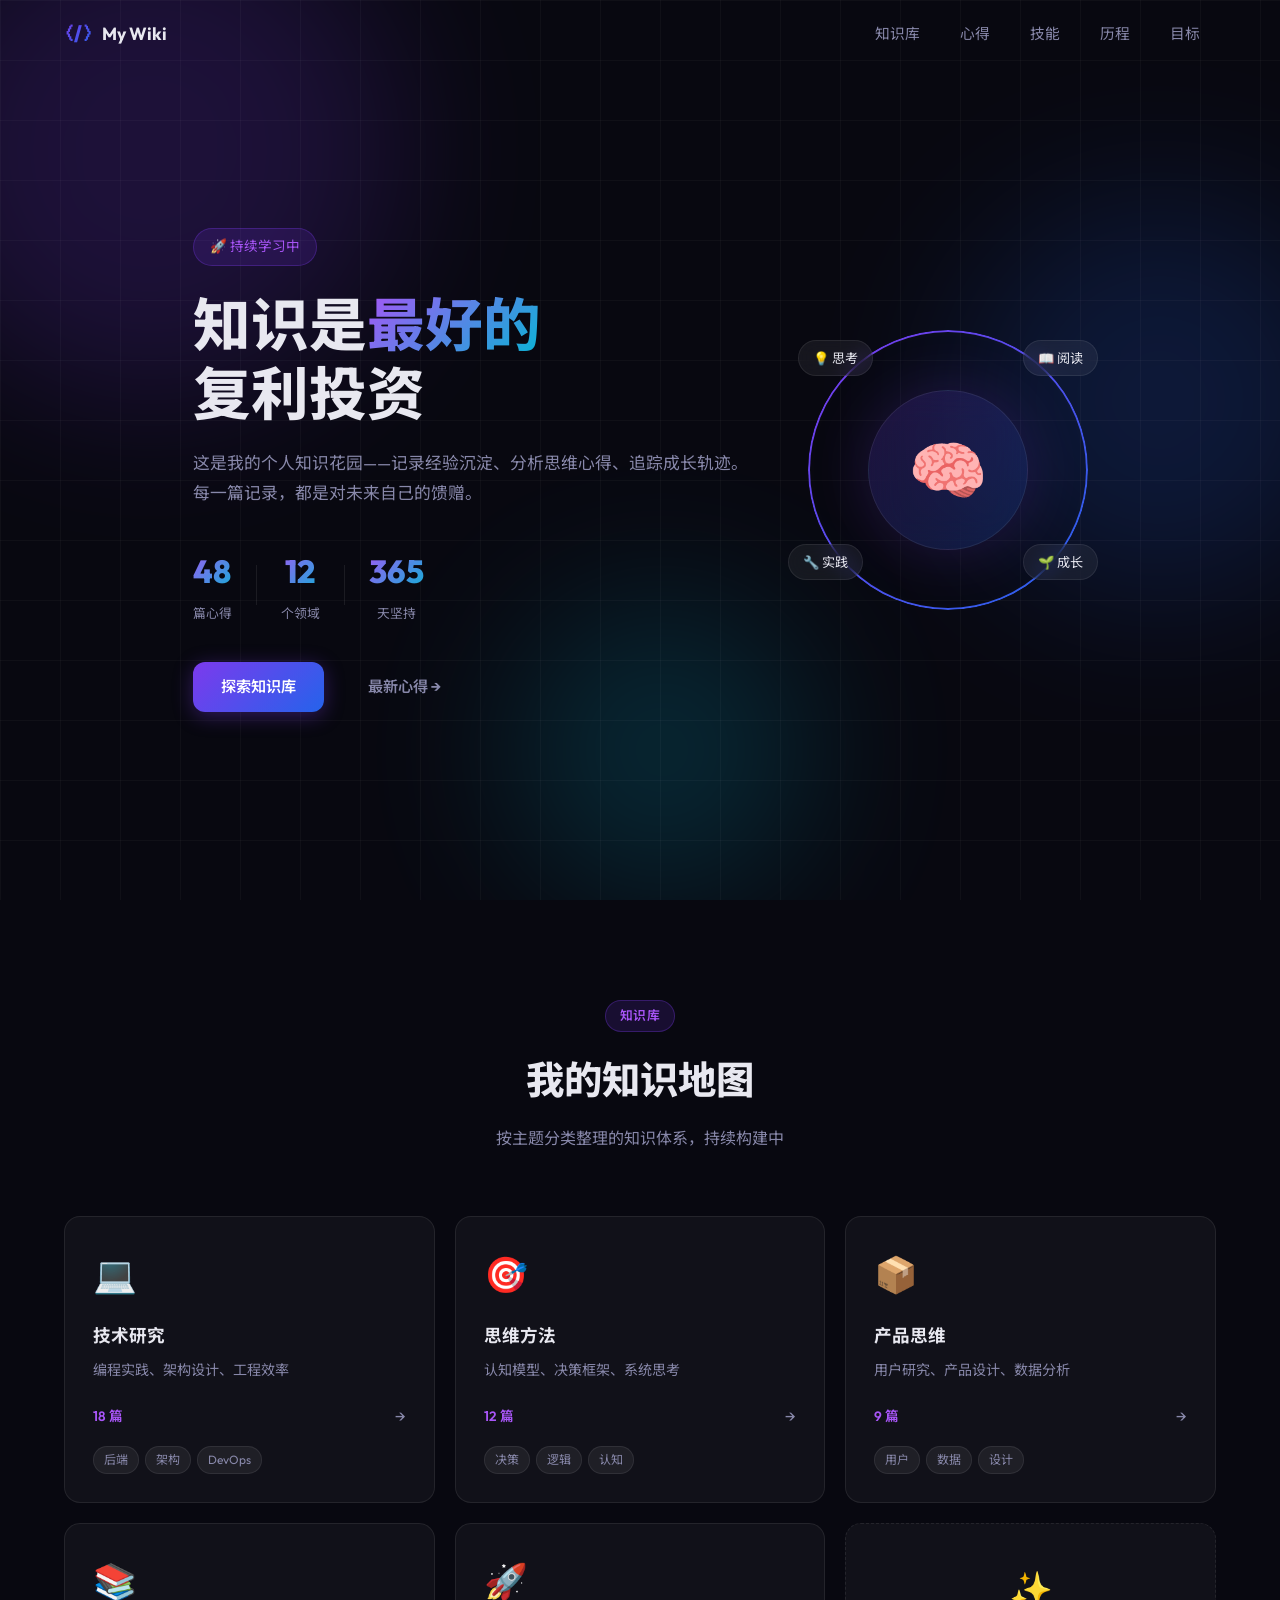
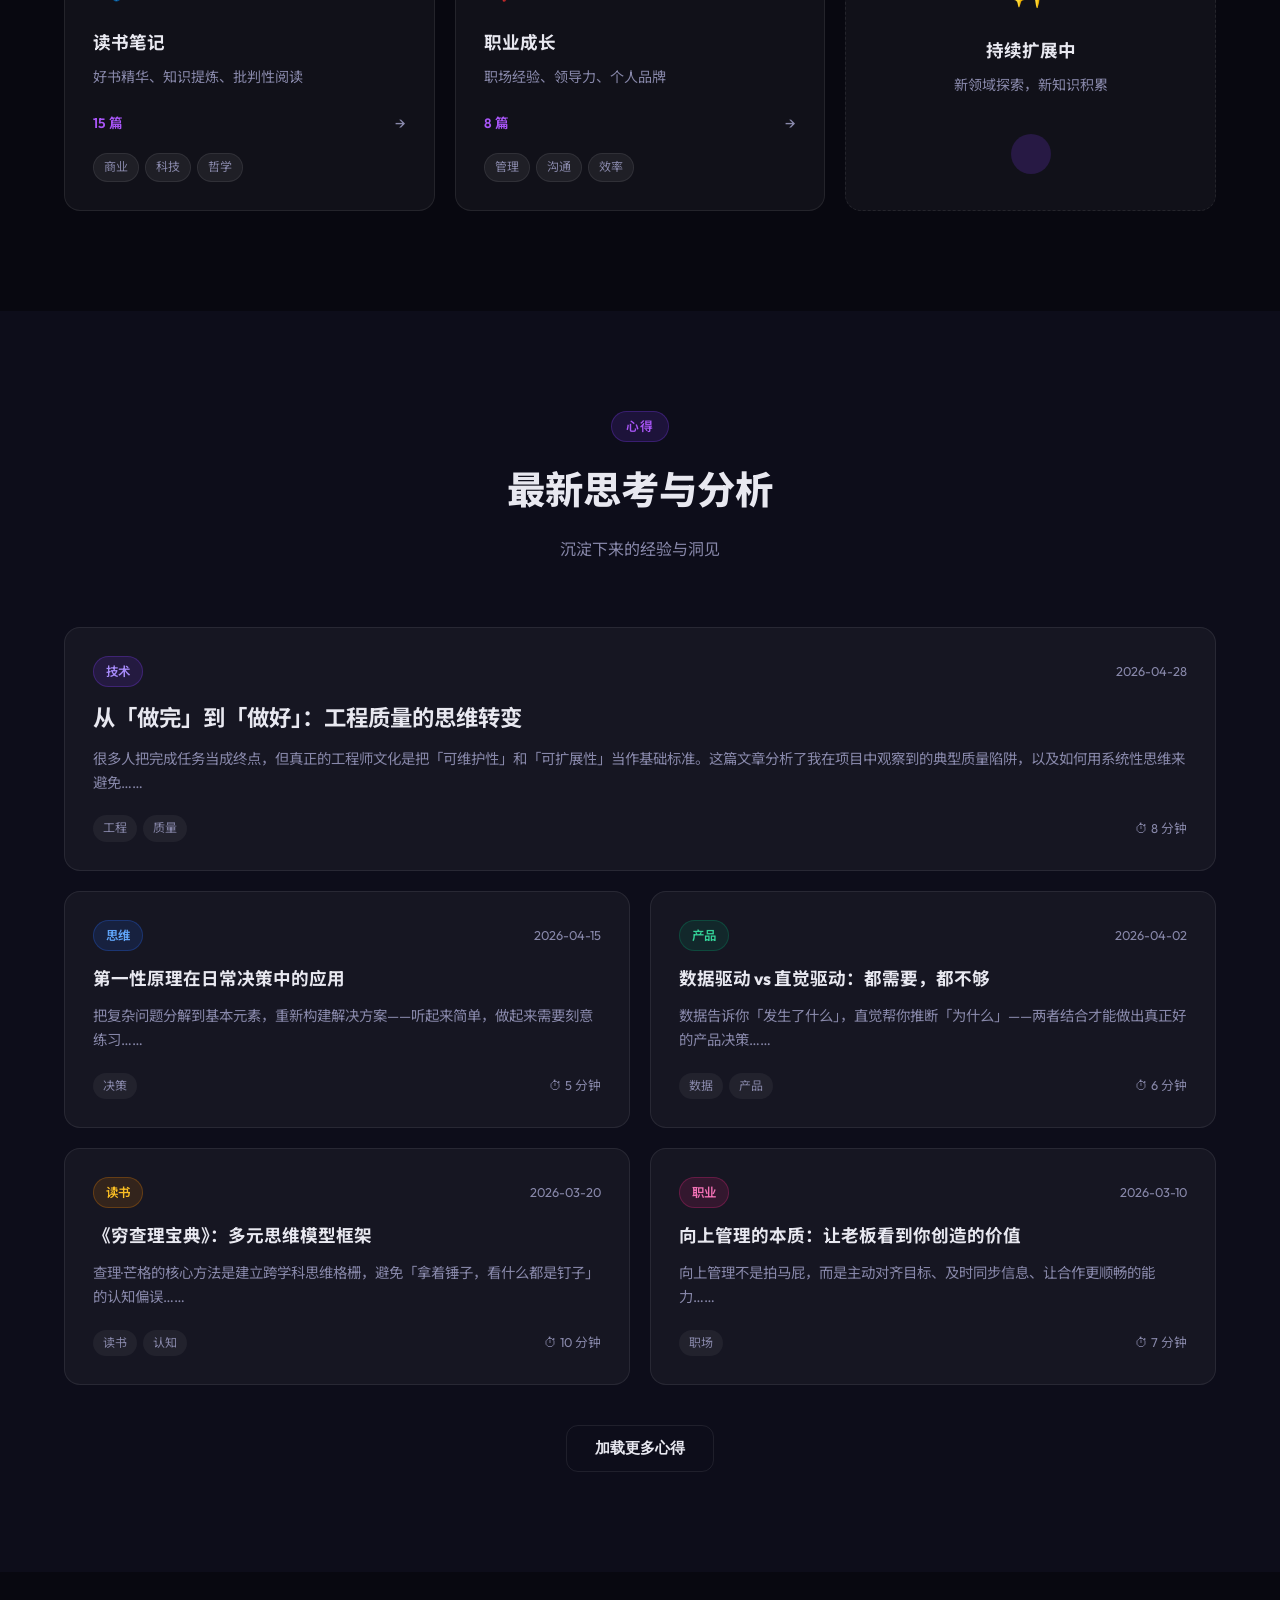
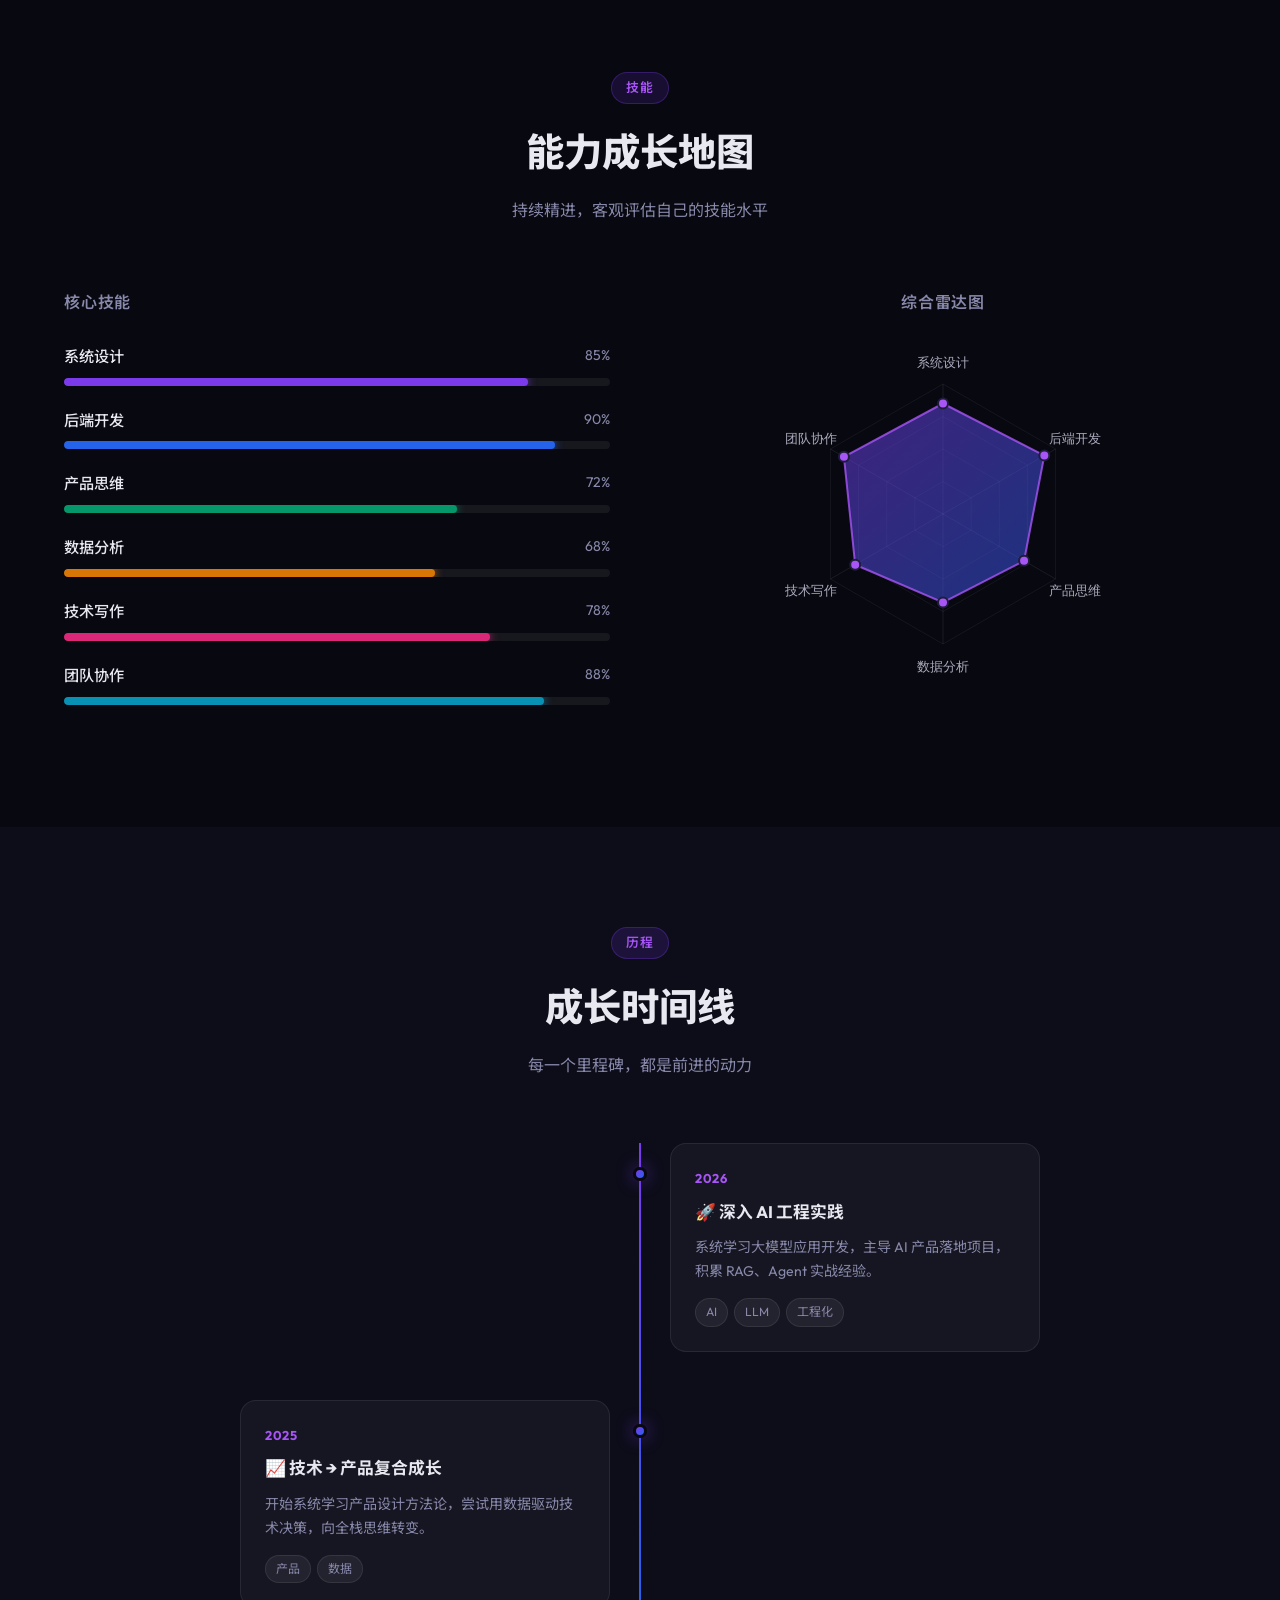
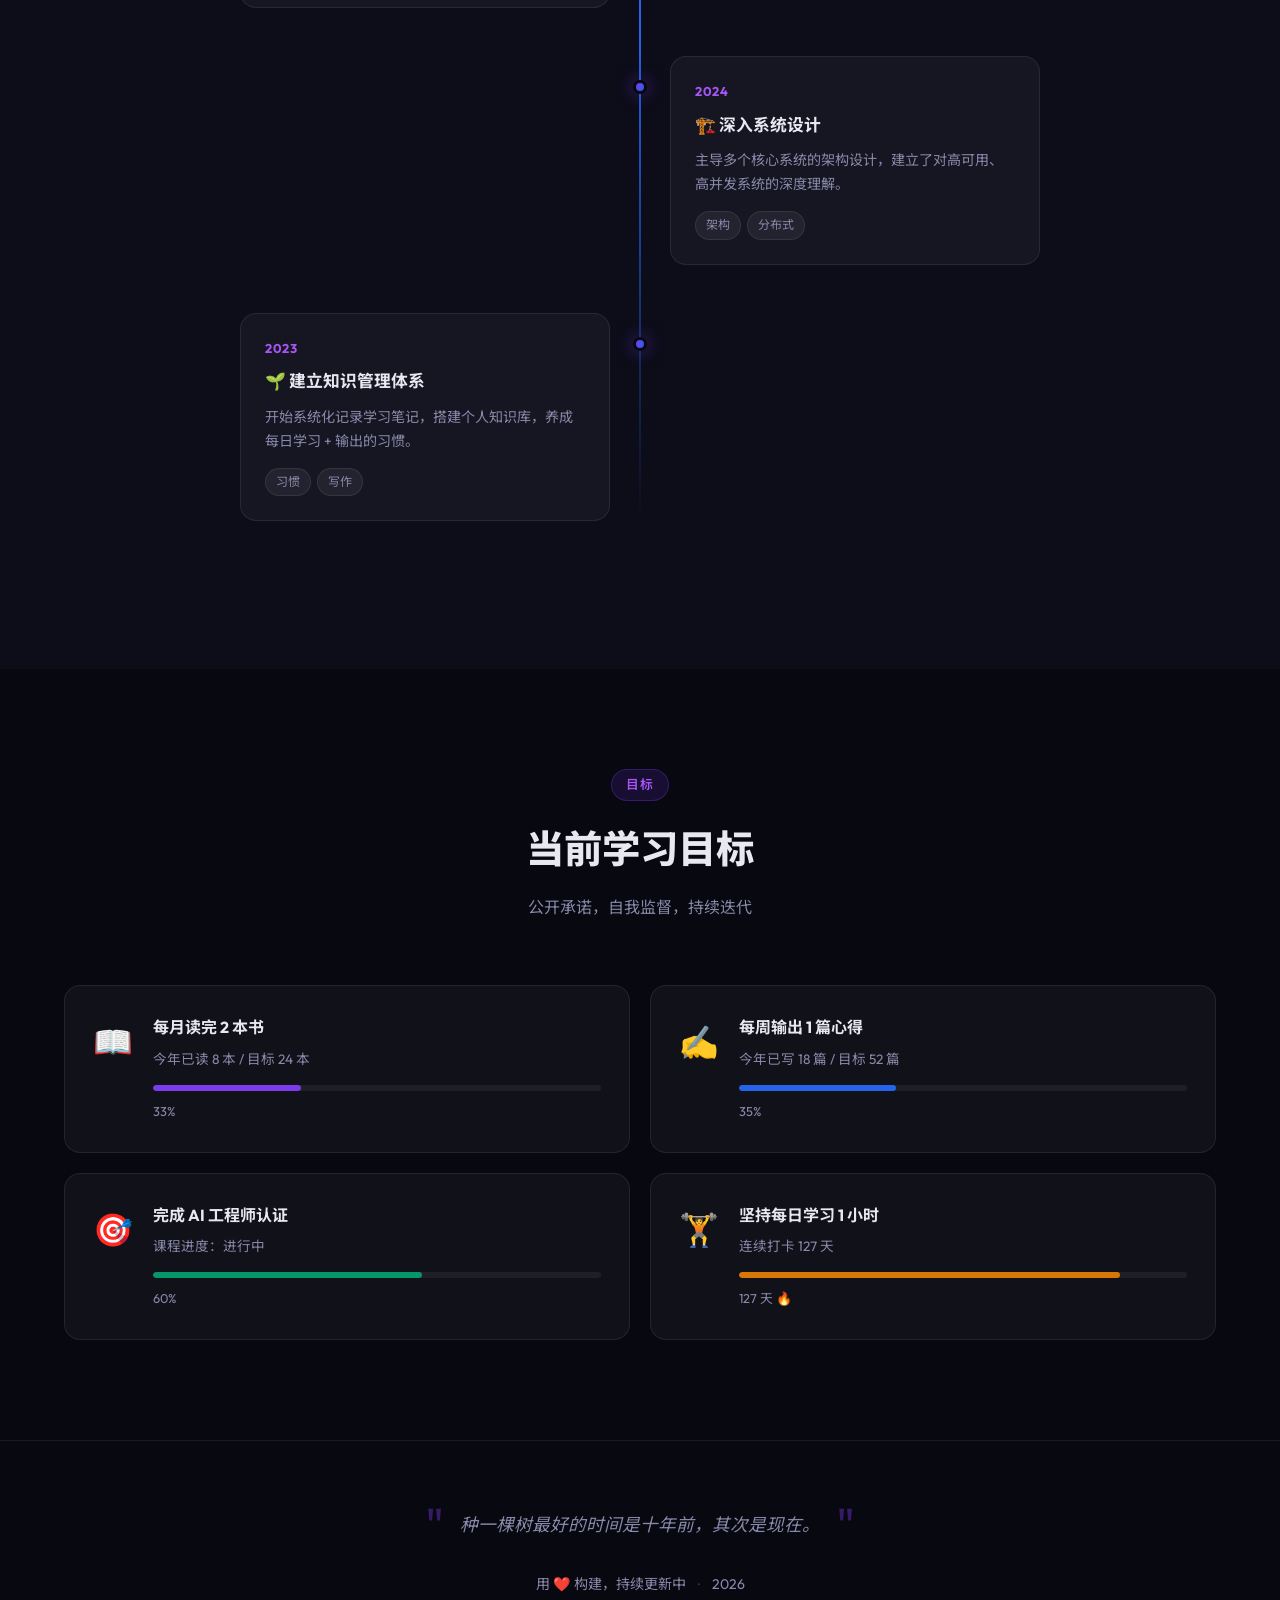
==== index.html @ 9b49a92e "feat: v1.0 个人Wiki页" ====
<!DOCTYPE html>
<html lang="zh-CN">
<head>
  <meta charset="UTF-8" />
  <meta name="viewport" content="width=device-width, initial-scale=1.0" />
  <title>个人 Wiki — 知识·成长·思考</title>
  <meta name="description" content="记录经验、沉淀心得、激励成长的个人知识库" />
  <link rel="preconnect" href="https://fonts.googleapis.com" />
  <link rel="preconnect" href="https://fonts.gstatic.com" crossorigin />
  <link href="https://fonts.googleapis.com/css2?family=Outfit:wght@300;400;500;600;700;800&family=Noto+Sans+SC:wght@300;400;500;700&display=swap" rel="stylesheet" />
  <link rel="stylesheet" href="style.css" />
</head>
<body>

  <!-- ========== NAVIGATION ========== -->
  <nav class="navbar" id="navbar">
    <div class="nav-inner">
      <a href="#hero" class="nav-logo">
        <span class="logo-icon">⟨/⟩</span>
        <span class="logo-text">My Wiki</span>
      </a>
      <ul class="nav-links">
        <li><a href="#knowledge" class="nav-link">知识库</a></li>
        <li><a href="#insights" class="nav-link">心得</a></li>
        <li><a href="#skills" class="nav-link">技能</a></li>
        <li><a href="#timeline" class="nav-link">历程</a></li>
        <li><a href="#goals" class="nav-link">目标</a></li>
      </ul>
      <button class="nav-toggle" id="navToggle" aria-label="菜单">
        <span></span><span></span><span></span>
      </button>
    </div>
  </nav>

  <!-- ========== HERO ========== -->
  <section class="hero" id="hero">
    <div class="hero-bg">
      <div class="orb orb-1"></div>
      <div class="orb orb-2"></div>
      <div class="orb orb-3"></div>
      <div class="grid-lines"></div>
    </div>
    <div class="container">
      <div class="hero-content">
        <div class="hero-badge">🚀 持续学习中</div>
        <h1 class="hero-title">
          知识是<span class="gradient-text">最好的</span><br />复利投资
        </h1>
        <p class="hero-desc">
          这是我的个人知识花园——记录经验沉淀、分析思维心得、追踪成长轨迹。<br />
          每一篇记录，都是对未来自己的馈赠。
        </p>
        <div class="hero-stats">
          <div class="stat-item">
            <span class="stat-num" data-target="48">0</span>
            <span class="stat-label">篇心得</span>
          </div>
          <div class="stat-divider"></div>
          <div class="stat-item">
            <span class="stat-num" data-target="12">0</span>
            <span class="stat-label">个领域</span>
          </div>
          <div class="stat-divider"></div>
          <div class="stat-item">
            <span class="stat-num" data-target="365">0</span>
            <span class="stat-label">天坚持</span>
          </div>
        </div>
        <div class="hero-actions">
          <a href="#knowledge" class="btn btn-primary">探索知识库</a>
          <a href="#insights" class="btn btn-ghost">最新心得 →</a>
        </div>
      </div>
      <div class="hero-visual">
        <div class="avatar-card">
          <div class="avatar-ring"></div>
          <div class="avatar-core">
            <span class="avatar-emoji">🧠</span>
          </div>
          <div class="floating-tag tag-1">💡 思考</div>
          <div class="floating-tag tag-2">📖 阅读</div>
          <div class="floating-tag tag-3">🔧 实践</div>
          <div class="floating-tag tag-4">🌱 成长</div>
        </div>
      </div>
    </div>
  </section>

  <!-- ========== KNOWLEDGE MAP ========== -->
  <section class="section" id="knowledge">
    <div class="container">
      <div class="section-header">
        <span class="section-tag">知识库</span>
        <h2 class="section-title">我的知识地图</h2>
        <p class="section-desc">按主题分类整理的知识体系，持续构建中</p>
      </div>
      <div class="knowledge-grid">
        <div class="knowledge-card" data-category="tech">
          <div class="kcard-icon">💻</div>
          <h3 class="kcard-title">技术研究</h3>
          <p class="kcard-desc">编程实践、架构设计、工程效率</p>
          <div class="kcard-meta">
            <span class="kcard-count">18 篇</span>
            <span class="kcard-arrow">→</span>
          </div>
          <div class="kcard-tags">
            <span class="tag">后端</span>
            <span class="tag">架构</span>
            <span class="tag">DevOps</span>
          </div>
        </div>
        <div class="knowledge-card" data-category="thinking">
          <div class="kcard-icon">🎯</div>
          <h3 class="kcard-title">思维方法</h3>
          <p class="kcard-desc">认知模型、决策框架、系统思考</p>
          <div class="kcard-meta">
            <span class="kcard-count">12 篇</span>
            <span class="kcard-arrow">→</span>
          </div>
          <div class="kcard-tags">
            <span class="tag">决策</span>
            <span class="tag">逻辑</span>
            <span class="tag">认知</span>
          </div>
        </div>
        <div class="knowledge-card" data-category="product">
          <div class="kcard-icon">📦</div>
          <h3 class="kcard-title">产品思维</h3>
          <p class="kcard-desc">用户研究、产品设计、数据分析</p>
          <div class="kcard-meta">
            <span class="kcard-count">9 篇</span>
            <span class="kcard-arrow">→</span>
          </div>
          <div class="kcard-tags">
            <span class="tag">用户</span>
            <span class="tag">数据</span>
            <span class="tag">设计</span>
          </div>
        </div>
        <div class="knowledge-card" data-category="reading">
          <div class="kcard-icon">📚</div>
          <h3 class="kcard-title">读书笔记</h3>
          <p class="kcard-desc">好书精华、知识提炼、批判性阅读</p>
          <div class="kcard-meta">
            <span class="kcard-count">15 篇</span>
            <span class="kcard-arrow">→</span>
          </div>
          <div class="kcard-tags">
            <span class="tag">商业</span>
            <span class="tag">科技</span>
            <span class="tag">哲学</span>
          </div>
        </div>
        <div class="knowledge-card" data-category="career">
          <div class="kcard-icon">🚀</div>
          <h3 class="kcard-title">职业成长</h3>
          <p class="kcard-desc">职场经验、领导力、个人品牌</p>
          <div class="kcard-meta">
            <span class="kcard-count">8 篇</span>
            <span class="kcard-arrow">→</span>
          </div>
          <div class="kcard-tags">
            <span class="tag">管理</span>
            <span class="tag">沟通</span>
            <span class="tag">效率</span>
          </div>
        </div>
        <div class="knowledge-card card-add">
          <div class="kcard-icon">✨</div>
          <h3 class="kcard-title">持续扩展中</h3>
          <p class="kcard-desc">新领域探索，新知识积累</p>
          <div class="add-pulse"></div>
        </div>
      </div>
    </div>
  </section>

  <!-- ========== INSIGHTS ========== -->
  <section class="section section-alt" id="insights">
    <div class="container">
      <div class="section-header">
        <span class="section-tag">心得</span>
        <h2 class="section-title">最新思考与分析</h2>
        <p class="section-desc">沉淀下来的经验与洞见</p>
      </div>
      <div class="insights-grid">
        <article class="insight-card insight-featured">
          <div class="insight-header">
            <span class="insight-cat cat-tech">技术</span>
            <span class="insight-date">2026-04-28</span>
          </div>
          <h3 class="insight-title">从「做完」到「做好」：工程质量的思维转变</h3>
          <p class="insight-excerpt">
            很多人把完成任务当成终点，但真正的工程师文化是把「可维护性」和「可扩展性」当作基础标准。这篇文章分析了我在项目中观察到的典型质量陷阱，以及如何用系统性思维来避免……
          </p>
          <div class="insight-footer">
            <div class="insight-tags">
              <span class="itag">工程</span>
              <span class="itag">质量</span>
            </div>
            <span class="read-time">⏱ 8 分钟</span>
          </div>
        </article>

        <article class="insight-card">
          <div class="insight-header">
            <span class="insight-cat cat-think">思维</span>
            <span class="insight-date">2026-04-15</span>
          </div>
          <h3 class="insight-title">第一性原理在日常决策中的应用</h3>
          <p class="insight-excerpt">
            把复杂问题分解到基本元素，重新构建解决方案——听起来简单，做起来需要刻意练习……
          </p>
          <div class="insight-footer">
            <div class="insight-tags"><span class="itag">决策</span></div>
            <span class="read-time">⏱ 5 分钟</span>
          </div>
        </article>

        <article class="insight-card">
          <div class="insight-header">
            <span class="insight-cat cat-product">产品</span>
            <span class="insight-date">2026-04-02</span>
          </div>
          <h3 class="insight-title">数据驱动 vs 直觉驱动：都需要，都不够</h3>
          <p class="insight-excerpt">
            数据告诉你「发生了什么」，直觉帮你推断「为什么」——两者结合才能做出真正好的产品决策……
          </p>
          <div class="insight-footer">
            <div class="insight-tags"><span class="itag">数据</span><span class="itag">产品</span></div>
            <span class="read-time">⏱ 6 分钟</span>
          </div>
        </article>

        <article class="insight-card">
          <div class="insight-header">
            <span class="insight-cat cat-reading">读书</span>
            <span class="insight-date">2026-03-20</span>
          </div>
          <h3 class="insight-title">《穷查理宝典》：多元思维模型框架</h3>
          <p class="insight-excerpt">
            查理·芒格的核心方法是建立跨学科思维格栅，避免「拿着锤子，看什么都是钉子」的认知偏误……
          </p>
          <div class="insight-footer">
            <div class="insight-tags"><span class="itag">读书</span><span class="itag">认知</span></div>
            <span class="read-time">⏱ 10 分钟</span>
          </div>
        </article>

        <article class="insight-card">
          <div class="insight-header">
            <span class="insight-cat cat-career">职业</span>
            <span class="insight-date">2026-03-10</span>
          </div>
          <h3 class="insight-title">向上管理的本质：让老板看到你创造的价值</h3>
          <p class="insight-excerpt">
            向上管理不是拍马屁，而是主动对齐目标、及时同步信息、让合作更顺畅的能力……
          </p>
          <div class="insight-footer">
            <div class="insight-tags"><span class="itag">职场</span></div>
            <span class="read-time">⏱ 7 分钟</span>
          </div>
        </article>
      </div>
      <div class="section-cta">
        <button class="btn btn-outline" id="loadMoreBtn">加载更多心得</button>
      </div>
    </div>
  </section>

  <!-- ========== SKILLS ========== -->
  <section class="section" id="skills">
    <div class="container">
      <div class="section-header">
        <span class="section-tag">技能</span>
        <h2 class="section-title">能力成长地图</h2>
        <p class="section-desc">持续精进，客观评估自己的技能水平</p>
      </div>
      <div class="skills-layout">
        <div class="skills-bars">
          <h3 class="skills-subtitle">核心技能</h3>
          <div class="skill-item">
            <div class="skill-header">
              <span class="skill-name">系统设计</span>
              <span class="skill-level">85%</span>
            </div>
            <div class="skill-track">
              <div class="skill-fill" data-width="85" style="--color: #7c3aed"></div>
            </div>
          </div>
          <div class="skill-item">
            <div class="skill-header">
              <span class="skill-name">后端开发</span>
              <span class="skill-level">90%</span>
            </div>
            <div class="skill-track">
              <div class="skill-fill" data-width="90" style="--color: #2563eb"></div>
            </div>
          </div>
          <div class="skill-item">
            <div class="skill-header">
              <span class="skill-name">产品思维</span>
              <span class="skill-level">72%</span>
            </div>
            <div class="skill-track">
              <div class="skill-fill" data-width="72" style="--color: #059669"></div>
            </div>
          </div>
          <div class="skill-item">
            <div class="skill-header">
              <span class="skill-name">数据分析</span>
              <span class="skill-level">68%</span>
            </div>
            <div class="skill-track">
              <div class="skill-fill" data-width="68" style="--color: #d97706"></div>
            </div>
          </div>
          <div class="skill-item">
            <div class="skill-header">
              <span class="skill-name">技术写作</span>
              <span class="skill-level">78%</span>
            </div>
            <div class="skill-track">
              <div class="skill-fill" data-width="78" style="--color: #db2777"></div>
            </div>
          </div>
          <div class="skill-item">
            <div class="skill-header">
              <span class="skill-name">团队协作</span>
              <span class="skill-level">88%</span>
            </div>
            <div class="skill-track">
              <div class="skill-fill" data-width="88" style="--color: #0891b2"></div>
            </div>
          </div>
        </div>
        <div class="skills-radar-wrap">
          <h3 class="skills-subtitle">综合雷达图</h3>
          <canvas id="radarChart" width="340" height="340"></canvas>
        </div>
      </div>
    </div>
  </section>

  <!-- ========== TIMELINE ========== -->
  <section class="section section-alt" id="timeline">
    <div class="container">
      <div class="section-header">
        <span class="section-tag">历程</span>
        <h2 class="section-title">成长时间线</h2>
        <p class="section-desc">每一个里程碑，都是前进的动力</p>
      </div>
      <div class="timeline">
        <div class="timeline-item" data-side="right">
          <div class="tl-dot"></div>
          <div class="tl-card">
            <div class="tl-year">2026</div>
            <h3 class="tl-title">🚀 深入 AI 工程实践</h3>
            <p class="tl-desc">系统学习大模型应用开发，主导 AI 产品落地项目，积累 RAG、Agent 实战经验。</p>
            <div class="tl-tags"><span class="tag">AI</span><span class="tag">LLM</span><span class="tag">工程化</span></div>
          </div>
        </div>
        <div class="timeline-item" data-side="left">
          <div class="tl-dot"></div>
          <div class="tl-card">
            <div class="tl-year">2025</div>
            <h3 class="tl-title">📈 技术 → 产品复合成长</h3>
            <p class="tl-desc">开始系统学习产品设计方法论，尝试用数据驱动技术决策，向全栈思维转变。</p>
            <div class="tl-tags"><span class="tag">产品</span><span class="tag">数据</span></div>
          </div>
        </div>
        <div class="timeline-item" data-side="right">
          <div class="tl-dot"></div>
          <div class="tl-card">
            <div class="tl-year">2024</div>
            <h3 class="tl-title">🏗️ 深入系统设计</h3>
            <p class="tl-desc">主导多个核心系统的架构设计，建立了对高可用、高并发系统的深度理解。</p>
            <div class="tl-tags"><span class="tag">架构</span><span class="tag">分布式</span></div>
          </div>
        </div>
        <div class="timeline-item" data-side="left">
          <div class="tl-dot"></div>
          <div class="tl-card">
            <div class="tl-year">2023</div>
            <h3 class="tl-title">🌱 建立知识管理体系</h3>
            <p class="tl-desc">开始系统化记录学习笔记，搭建个人知识库，养成每日学习 + 输出的习惯。</p>
            <div class="tl-tags"><span class="tag">习惯</span><span class="tag">写作</span></div>
          </div>
        </div>
      </div>
    </div>
  </section>

  <!-- ========== GOALS ========== -->
  <section class="section" id="goals">
    <div class="container">
      <div class="section-header">
        <span class="section-tag">目标</span>
        <h2 class="section-title">当前学习目标</h2>
        <p class="section-desc">公开承诺，自我监督，持续迭代</p>
      </div>
      <div class="goals-grid">
        <div class="goal-card">
          <div class="goal-icon">📖</div>
          <div class="goal-info">
            <h3 class="goal-title">每月读完 2 本书</h3>
            <p class="goal-sub">今年已读 8 本 / 目标 24 本</p>
            <div class="goal-progress-track">
              <div class="goal-progress-fill" data-width="33" style="--color: #7c3aed"></div>
            </div>
            <span class="goal-pct">33%</span>
          </div>
        </div>
        <div class="goal-card">
          <div class="goal-icon">✍️</div>
          <div class="goal-info">
            <h3 class="goal-title">每周输出 1 篇心得</h3>
            <p class="goal-sub">今年已写 18 篇 / 目标 52 篇</p>
            <div class="goal-progress-track">
              <div class="goal-progress-fill" data-width="35" style="--color: #2563eb"></div>
            </div>
            <span class="goal-pct">35%</span>
          </div>
        </div>
        <div class="goal-card">
          <div class="goal-icon">🎯</div>
          <div class="goal-info">
            <h3 class="goal-title">完成 AI 工程师认证</h3>
            <p class="goal-sub">课程进度：进行中</p>
            <div class="goal-progress-track">
              <div class="goal-progress-fill" data-width="60" style="--color: #059669"></div>
            </div>
            <span class="goal-pct">60%</span>
          </div>
        </div>
        <div class="goal-card">
          <div class="goal-icon">🏋️</div>
          <div class="goal-info">
            <h3 class="goal-title">坚持每日学习 1 小时</h3>
            <p class="goal-sub">连续打卡 127 天</p>
            <div class="goal-progress-track">
              <div class="goal-progress-fill" data-width="85" style="--color: #d97706"></div>
            </div>
            <span class="goal-pct">127 天 🔥</span>
          </div>
        </div>
      </div>
    </div>
  </section>

  <!-- ========== FOOTER ========== -->
  <footer class="footer">
    <div class="container">
      <div class="footer-quote">
        <span class="quote-mark">"</span>
        <p>种一棵树最好的时间是十年前，其次是现在。</p>
        <span class="quote-mark">"</span>
      </div>
      <div class="footer-bottom">
        <span>用 ❤️ 构建，持续更新中</span>
        <span class="footer-dot">·</span>
        <span id="footer-year"></span>
      </div>
    </div>
  </footer>

  <script src="script.js"></script>
</body>
</html>
---- style.css ----
/* ===== RESET & BASE ===== */
*, *::before, *::after { box-sizing: border-box; margin: 0; padding: 0; }

:root {
  --bg: #080810;
  --bg-alt: #0d0d1a;
  --surface: rgba(255,255,255,0.04);
  --surface-hover: rgba(255,255,255,0.08);
  --border: rgba(255,255,255,0.08);
  --text: #e8e8f0;
  --text-muted: #8888aa;
  --primary: #7c3aed;
  --primary-light: #a855f7;
  --accent: #2563eb;
  --accent2: #06b6d4;
  --grad: linear-gradient(135deg, #7c3aed, #2563eb);
  --grad2: linear-gradient(135deg, #a855f7, #06b6d4);
  --radius: 16px;
  --radius-sm: 10px;
  --shadow: 0 8px 40px rgba(0,0,0,0.4);
  --transition: 0.3s cubic-bezier(0.4,0,0.2,1);
}

html { scroll-behavior: smooth; }
body {
  font-family: 'Outfit', 'Noto Sans SC', sans-serif;
  background: var(--bg);
  color: var(--text);
  line-height: 1.7;
  overflow-x: hidden;
}

a { text-decoration: none; color: inherit; }
img { max-width: 100%; }

/* ===== SCROLLBAR ===== */
::-webkit-scrollbar { width: 6px; }
::-webkit-scrollbar-track { background: var(--bg); }
::-webkit-scrollbar-thumb { background: var(--primary); border-radius: 3px; }

/* ===== CONTAINER ===== */
.container {
  max-width: 1200px;
  margin: 0 auto;
  padding: 0 24px;
}

/* ===== NAVBAR ===== */
.navbar {
  position: fixed; top: 0; left: 0; right: 0; z-index: 100;
  padding: 16px 0;
  transition: var(--transition);
}
.navbar.scrolled {
  background: rgba(8,8,16,0.85);
  backdrop-filter: blur(20px);
  border-bottom: 1px solid var(--border);
  padding: 12px 0;
}
.nav-inner {
  max-width: 1200px; margin: 0 auto; padding: 0 24px;
  display: flex; align-items: center; justify-content: space-between;
}
.nav-logo {
  display: flex; align-items: center; gap: 10px;
  font-size: 1.1rem; font-weight: 700;
}
.logo-icon {
  background: var(--grad);
  -webkit-background-clip: text; -webkit-text-fill-color: transparent;
  font-size: 1.3rem; font-weight: 800;
}
.nav-links {
  display: flex; list-style: none; gap: 8px;
}
.nav-link {
  padding: 8px 16px; border-radius: 8px;
  font-size: 0.92rem; color: var(--text-muted);
  transition: var(--transition);
}
.nav-link:hover { color: var(--text); background: var(--surface-hover); }
.nav-toggle {
  display: none; flex-direction: column; gap: 5px;
  background: none; border: none; cursor: pointer; padding: 4px;
}
.nav-toggle span {
  width: 22px; height: 2px; background: var(--text);
  border-radius: 2px; transition: var(--transition);
}

/* ===== BUTTONS ===== */
.btn {
  display: inline-flex; align-items: center;
  padding: 12px 28px; border-radius: 12px;
  font-size: 0.95rem; font-weight: 600;
  transition: var(--transition); cursor: pointer; border: none;
}
.btn-primary {
  background: var(--grad); color: #fff;
  box-shadow: 0 4px 20px rgba(124,58,237,0.35);
}
.btn-primary:hover { transform: translateY(-2px); box-shadow: 0 8px 30px rgba(124,58,237,0.5); }
.btn-ghost { color: var(--text-muted); }
.btn-ghost:hover { color: var(--text); }
.btn-outline {
  background: transparent; color: var(--text);
  border: 1px solid var(--border);
}
.btn-outline:hover { border-color: var(--primary); color: var(--primary-light); background: rgba(124,58,237,0.08); }

/* ===== HERO ===== */
.hero {
  min-height: 100vh; display: flex; align-items: center;
  position: relative; overflow: hidden; padding: 100px 0 60px;
}
.hero-bg { position: absolute; inset: 0; pointer-events: none; }
.orb {
  position: absolute; border-radius: 50%;
  filter: blur(80px); opacity: 0.18;
  animation: orb-drift 8s ease-in-out infinite alternate;
}
.orb-1 { width: 500px; height: 500px; background: var(--primary); top: -100px; left: -100px; }
.orb-2 { width: 400px; height: 400px; background: var(--accent); top: 200px; right: -80px; animation-delay: 2s; }
.orb-3 { width: 300px; height: 300px; background: var(--accent2); bottom: 0; left: 40%; animation-delay: 4s; }
@keyframes orb-drift { from { transform: translate(0,0); } to { transform: translate(30px, 20px); } }

.grid-lines {
  position: absolute; inset: 0;
  background-image:
    linear-gradient(rgba(255,255,255,0.03) 1px, transparent 1px),
    linear-gradient(90deg, rgba(255,255,255,0.03) 1px, transparent 1px);
  background-size: 60px 60px;
}

.hero .container {
  display: flex; align-items: center; justify-content: space-between;
  gap: 60px; position: relative; z-index: 1;
}
.hero-content { flex: 1; max-width: 580px; }
.hero-badge {
  display: inline-flex; align-items: center; gap: 8px;
  padding: 6px 16px; border-radius: 50px;
  background: rgba(124,58,237,0.15); border: 1px solid rgba(124,58,237,0.3);
  font-size: 0.85rem; color: var(--primary-light);
  margin-bottom: 24px;
  animation: fade-in 0.6s ease forwards;
}
.hero-title {
  font-size: clamp(2.4rem, 5vw, 3.6rem);
  font-weight: 800; line-height: 1.2;
  margin-bottom: 20px;
  animation: fade-up 0.7s ease 0.1s both;
}
.gradient-text {
  background: var(--grad2);
  -webkit-background-clip: text; -webkit-text-fill-color: transparent;
}
.hero-desc {
  font-size: 1.05rem; color: var(--text-muted); line-height: 1.8;
  margin-bottom: 36px;
  animation: fade-up 0.7s ease 0.2s both;
}
.hero-stats {
  display: flex; align-items: center; gap: 24px;
  margin-bottom: 36px;
  animation: fade-up 0.7s ease 0.3s both;
}
.stat-item { text-align: center; }
.stat-num { display: block; font-size: 2rem; font-weight: 800; background: var(--grad2); -webkit-background-clip: text; -webkit-text-fill-color: transparent; }
.stat-label { font-size: 0.8rem; color: var(--text-muted); }
.stat-divider { width: 1px; height: 40px; background: var(--border); }
.hero-actions { display: flex; align-items: center; gap: 16px; animation: fade-up 0.7s ease 0.4s both; }

/* Hero Visual */
.hero-visual { flex-shrink: 0; position: relative; }
.avatar-card {
  position: relative; width: 280px; height: 280px;
  display: flex; align-items: center; justify-content: center;
}
.avatar-ring {
  position: absolute; inset: 0; border-radius: 50%;
  border: 2px solid transparent;
  background: var(--grad) border-box;
  -webkit-mask: linear-gradient(#fff 0 0) padding-box, linear-gradient(#fff 0 0);
  -webkit-mask-composite: destination-out; mask-composite: exclude;
  animation: spin 8s linear infinite;
}
@keyframes spin { to { transform: rotate(360deg); } }
.avatar-core {
  width: 160px; height: 160px; border-radius: 50%;
  background: linear-gradient(135deg, rgba(124,58,237,0.2), rgba(37,99,235,0.2));
  border: 1px solid var(--border);
  display: flex; align-items: center; justify-content: center;
  font-size: 4rem;
  backdrop-filter: blur(20px);
  box-shadow: 0 0 60px rgba(124,58,237,0.2);
}
.floating-tag {
  position: absolute; padding: 6px 14px; border-radius: 50px;
  background: rgba(255,255,255,0.06); border: 1px solid var(--border);
  backdrop-filter: blur(10px); font-size: 0.82rem; white-space: nowrap;
  animation: float 3s ease-in-out infinite;
}
.tag-1 { top: 10px; left: -10px; animation-delay: 0s; }
.tag-2 { top: 10px; right: -10px; animation-delay: 0.75s; }
.tag-3 { bottom: 30px; left: -20px; animation-delay: 1.5s; }
.tag-4 { bottom: 30px; right: -10px; animation-delay: 2.25s; }
@keyframes float { 0%,100% { transform: translateY(0); } 50% { transform: translateY(-8px); } }

/* ===== SECTION BASE ===== */
.section { padding: 100px 0; }
.section-alt { background: var(--bg-alt); }
.section-header { text-align: center; margin-bottom: 64px; }
.section-tag {
  display: inline-block; padding: 4px 14px; border-radius: 50px;
  background: rgba(124,58,237,0.15); border: 1px solid rgba(124,58,237,0.3);
  color: var(--primary-light); font-size: 0.8rem; font-weight: 600;
  margin-bottom: 16px; letter-spacing: 0.05em; text-transform: uppercase;
}
.section-title { font-size: clamp(1.8rem, 3vw, 2.6rem); font-weight: 800; margin-bottom: 12px; }
.section-desc { color: var(--text-muted); font-size: 1rem; }

/* ===== KNOWLEDGE GRID ===== */
.knowledge-grid {
  display: grid;
  grid-template-columns: repeat(3, 1fr);
  gap: 20px;
}
.knowledge-card {
  background: var(--surface); border: 1px solid var(--border);
  border-radius: var(--radius); padding: 28px;
  transition: var(--transition); cursor: pointer; position: relative; overflow: hidden;
}
.knowledge-card::before {
  content: ''; position: absolute; inset: 0; opacity: 0;
  background: var(--grad); transition: var(--transition);
  border-radius: var(--radius);
}
.knowledge-card:hover { border-color: rgba(124,58,237,0.4); transform: translateY(-4px); box-shadow: var(--shadow); }
.knowledge-card:hover::before { opacity: 0.05; }
.kcard-icon { font-size: 2.2rem; margin-bottom: 16px; }
.kcard-title { font-size: 1.1rem; font-weight: 700; margin-bottom: 8px; }
.kcard-desc { font-size: 0.88rem; color: var(--text-muted); margin-bottom: 20px; }
.kcard-meta { display: flex; align-items: center; justify-content: space-between; margin-bottom: 16px; }
.kcard-count { font-size: 0.85rem; font-weight: 600; color: var(--primary-light); }
.kcard-arrow { color: var(--text-muted); transition: var(--transition); }
.knowledge-card:hover .kcard-arrow { transform: translateX(4px); color: var(--primary-light); }
.kcard-tags { display: flex; gap: 6px; flex-wrap: wrap; }
.tag {
  padding: 3px 10px; border-radius: 50px;
  background: rgba(255,255,255,0.06); border: 1px solid var(--border);
  font-size: 0.75rem; color: var(--text-muted);
}
.card-add {
  border-style: dashed; display: flex; flex-direction: column;
  align-items: center; justify-content: center; text-align: center;
  min-height: 200px;
}
.add-pulse {
  width: 40px; height: 40px; border-radius: 50%;
  background: rgba(124,58,237,0.2);
  animation: pulse 2s ease infinite;
  margin-top: 16px;
}
@keyframes pulse { 0%,100%{ transform: scale(1); opacity:1; } 50%{ transform: scale(1.3); opacity:0.5; } }

/* ===== INSIGHTS ===== */
.insights-grid {
  display: grid;
  grid-template-columns: 1fr 1fr;
  grid-template-rows: auto auto;
  gap: 20px;
}
.insight-card {
  background: var(--surface); border: 1px solid var(--border);
  border-radius: var(--radius); padding: 28px;
  transition: var(--transition);
}
.insight-card:hover { border-color: rgba(124,58,237,0.3); transform: translateY(-3px); box-shadow: var(--shadow); }
.insight-featured { grid-column: 1 / -1; display: grid; grid-template-columns: 1fr; }
.insight-header { display: flex; align-items: center; justify-content: space-between; margin-bottom: 16px; }
.insight-cat {
  padding: 4px 12px; border-radius: 50px; font-size: 0.78rem; font-weight: 600;
}
.cat-tech { background: rgba(124,58,237,0.15); color: #a78bfa; border: 1px solid rgba(124,58,237,0.3); }
.cat-think { background: rgba(37,99,235,0.15); color: #60a5fa; border: 1px solid rgba(37,99,235,0.3); }
.cat-product { background: rgba(5,150,105,0.15); color: #34d399; border: 1px solid rgba(5,150,105,0.3); }
.cat-reading { background: rgba(217,119,6,0.15); color: #fbbf24; border: 1px solid rgba(217,119,6,0.3); }
.cat-career { background: rgba(219,39,119,0.15); color: #f472b6; border: 1px solid rgba(219,39,119,0.3); }
.insight-date { font-size: 0.8rem; color: var(--text-muted); }
.insight-title { font-size: 1.1rem; font-weight: 700; margin-bottom: 12px; line-height: 1.4; }
.insight-featured .insight-title { font-size: 1.4rem; }
.insight-excerpt { font-size: 0.9rem; color: var(--text-muted); line-height: 1.7; margin-bottom: 20px; }
.insight-footer { display: flex; align-items: center; justify-content: space-between; }
.insight-tags { display: flex; gap: 6px; }
.itag {
  padding: 3px 10px; border-radius: 50px;
  background: rgba(255,255,255,0.05); font-size: 0.75rem; color: var(--text-muted);
}
.read-time { font-size: 0.8rem; color: var(--text-muted); }
.section-cta { text-align: center; margin-top: 40px; }

/* ===== SKILLS ===== */
.skills-layout { display: grid; grid-template-columns: 1fr 1fr; gap: 60px; align-items: start; }
.skills-subtitle { font-size: 1rem; font-weight: 600; color: var(--text-muted); margin-bottom: 28px; text-transform: uppercase; letter-spacing: 0.05em; }
.skill-item { margin-bottom: 22px; }
.skill-header { display: flex; justify-content: space-between; margin-bottom: 8px; }
.skill-name { font-size: 0.95rem; font-weight: 500; }
.skill-level { font-size: 0.88rem; color: var(--text-muted); }
.skill-track {
  height: 8px; background: rgba(255,255,255,0.06); border-radius: 4px; overflow: hidden;
}
.skill-fill {
  height: 100%; width: 0; border-radius: 4px;
  background: var(--color, var(--primary));
  transition: width 1.2s cubic-bezier(0.4,0,0.2,1);
  box-shadow: 0 0 10px var(--color, var(--primary));
}
.skills-radar-wrap { display: flex; flex-direction: column; align-items: center; }
#radarChart { max-width: 100%; }

/* ===== TIMELINE ===== */
.timeline { position: relative; max-width: 800px; margin: 0 auto; }
.timeline::before {
  content: ''; position: absolute; left: 50%; top: 0; bottom: 0;
  width: 2px; background: linear-gradient(to bottom, var(--primary), var(--accent), transparent);
  transform: translateX(-50%);
}
.timeline-item {
  display: flex; width: 100%; margin-bottom: 48px;
  position: relative;
}
.timeline-item[data-side="right"] { flex-direction: row; padding-left: calc(50% + 30px); }
.timeline-item[data-side="left"] { flex-direction: row-reverse; padding-right: calc(50% + 30px); }
.tl-dot {
  position: absolute; left: 50%; top: 24px;
  width: 14px; height: 14px; border-radius: 50%;
  background: var(--grad); border: 3px solid var(--bg);
  transform: translateX(-50%);
  box-shadow: 0 0 16px rgba(124,58,237,0.5);
}
.tl-card {
  background: var(--surface); border: 1px solid var(--border);
  border-radius: var(--radius); padding: 24px;
  transition: var(--transition); flex: 1;
}
.tl-card:hover { border-color: rgba(124,58,237,0.35); box-shadow: var(--shadow); }
.tl-year { font-size: 0.8rem; font-weight: 700; color: var(--primary-light); margin-bottom: 8px; letter-spacing: 0.05em; }
.tl-title { font-size: 1.05rem; font-weight: 700; margin-bottom: 10px; }
.tl-desc { font-size: 0.88rem; color: var(--text-muted); margin-bottom: 14px; line-height: 1.7; }
.tl-tags { display: flex; gap: 6px; flex-wrap: wrap; }

/* ===== GOALS ===== */
.goals-grid { display: grid; grid-template-columns: 1fr 1fr; gap: 20px; }
.goal-card {
  background: var(--surface); border: 1px solid var(--border);
  border-radius: var(--radius); padding: 28px;
  display: flex; gap: 20px; align-items: flex-start;
  transition: var(--transition);
}
.goal-card:hover { border-color: rgba(124,58,237,0.3); transform: translateY(-3px); box-shadow: var(--shadow); }
.goal-icon { font-size: 2rem; flex-shrink: 0; }
.goal-info { flex: 1; }
.goal-title { font-size: 1rem; font-weight: 700; margin-bottom: 6px; }
.goal-sub { font-size: 0.85rem; color: var(--text-muted); margin-bottom: 14px; }
.goal-progress-track { height: 6px; background: rgba(255,255,255,0.06); border-radius: 3px; overflow: hidden; margin-bottom: 6px; }
.goal-progress-fill {
  height: 100%; width: 0; border-radius: 3px;
  background: var(--color, var(--primary));
  transition: width 1.4s cubic-bezier(0.4,0,0.2,1);
}
.goal-pct { font-size: 0.8rem; color: var(--text-muted); }

/* ===== FOOTER ===== */
.footer {
  padding: 60px 0 40px; border-top: 1px solid var(--border);
  text-align: center;
}
.footer-quote {
  display: flex; align-items: center; justify-content: center; gap: 16px;
  margin-bottom: 24px;
}
.footer-quote p { font-size: 1.1rem; color: var(--text-muted); font-style: italic; }
.quote-mark { font-size: 3rem; color: var(--primary); opacity: 0.4; line-height: 1; }
.footer-bottom { display: flex; align-items: center; justify-content: center; gap: 12px; color: var(--text-muted); font-size: 0.88rem; }
.footer-dot { opacity: 0.4; }

/* ===== ANIMATIONS ===== */
@keyframes fade-in { from { opacity: 0; } to { opacity: 1; } }
@keyframes fade-up { from { opacity: 0; transform: translateY(20px); } to { opacity: 1; transform: translateY(0); } }

.reveal { opacity: 0; transform: translateY(30px); transition: opacity 0.7s ease, transform 0.7s ease; }
.reveal.visible { opacity: 1; transform: translateY(0); }

/* ===== RESPONSIVE ===== */
@media (max-width: 900px) {
  .hero .container { flex-direction: column; text-align: center; }
  .hero-visual { order: -1; }
  .hero-actions { justify-content: center; }
  .hero-stats { justify-content: center; }
  .knowledge-grid { grid-template-columns: 1fr 1fr; }
  .insights-grid { grid-template-columns: 1fr; }
  .insight-featured { grid-column: auto; }
  .skills-layout { grid-template-columns: 1fr; }
  .timeline::before { left: 20px; }
  .timeline-item[data-side="right"],
  .timeline-item[data-side="left"] { flex-direction: row; padding-left: 50px; padding-right: 0; }
  .tl-dot { left: 20px; }
  .goals-grid { grid-template-columns: 1fr; }
}
@media (max-width: 600px) {
  .knowledge-grid { grid-template-columns: 1fr; }
  .nav-links { display: none; }
  .nav-toggle { display: flex; }
  .hero-stats { flex-wrap: wrap; gap: 16px; }
}
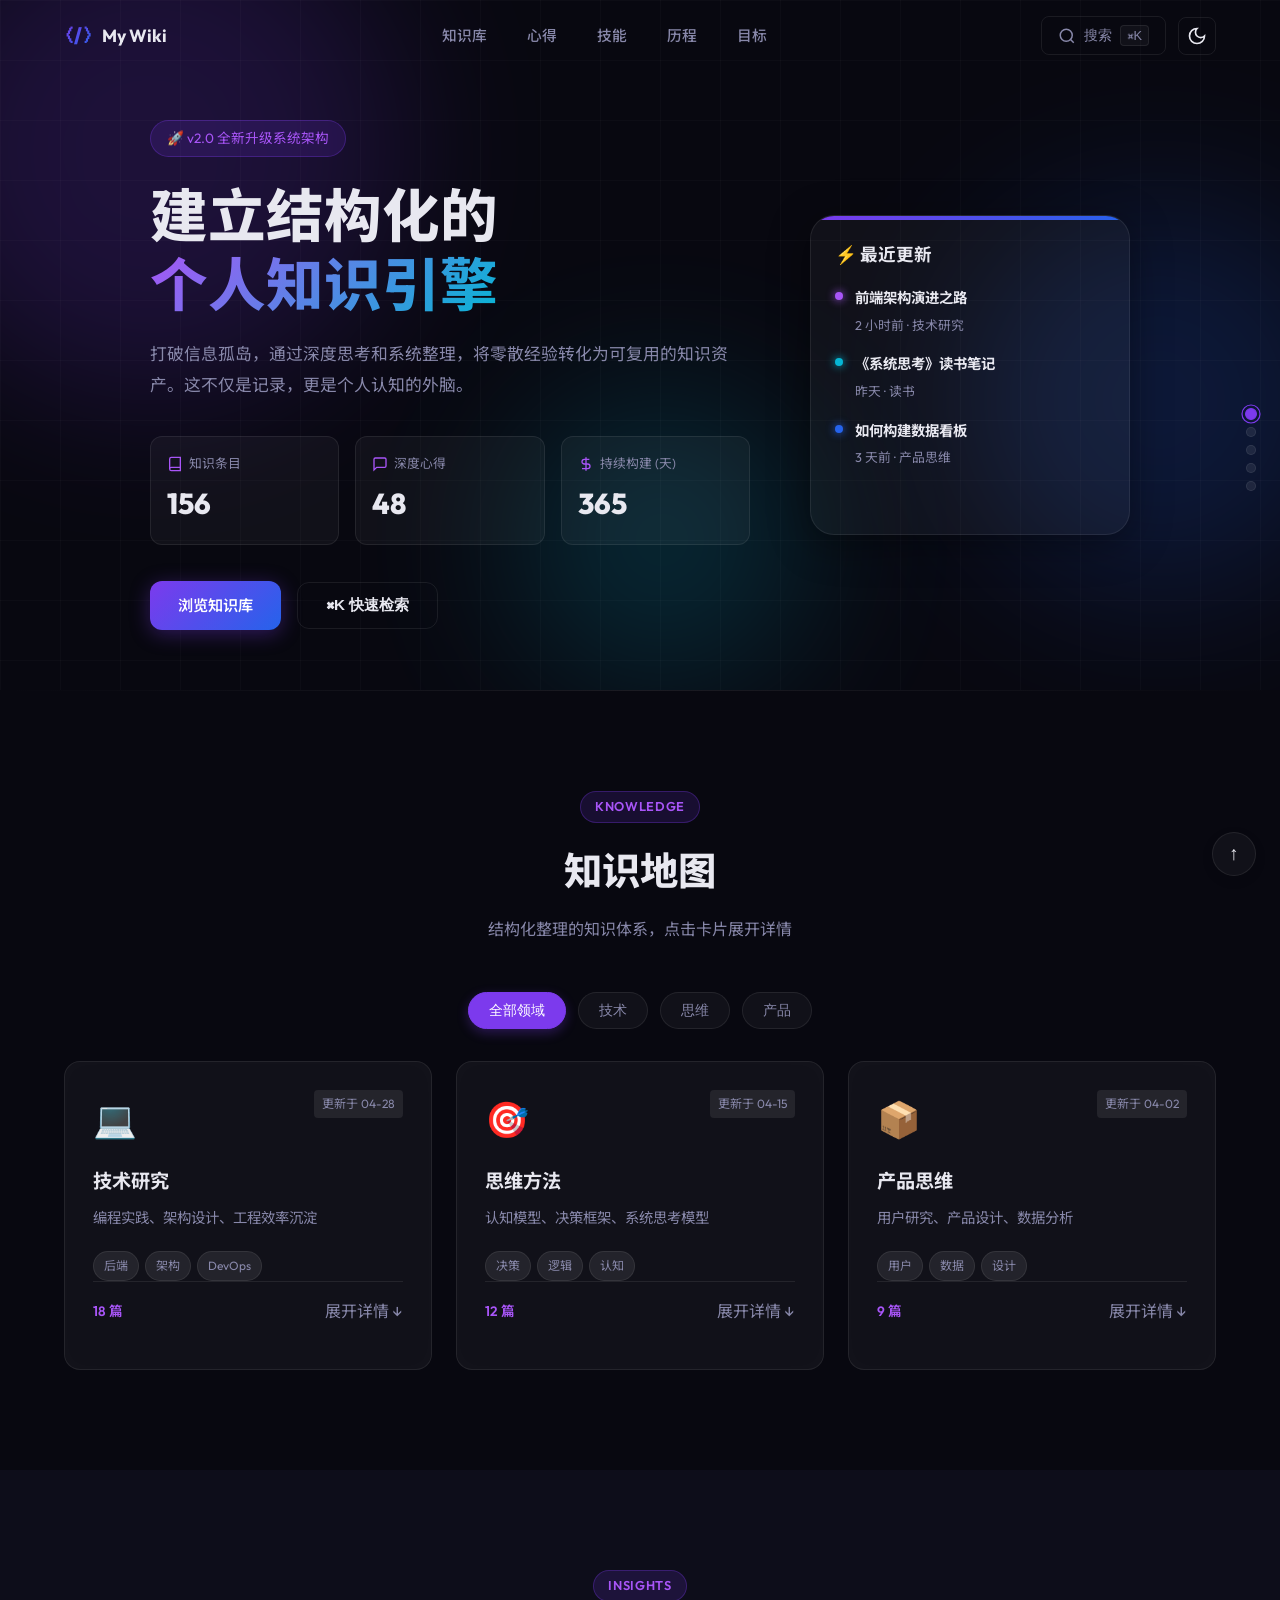
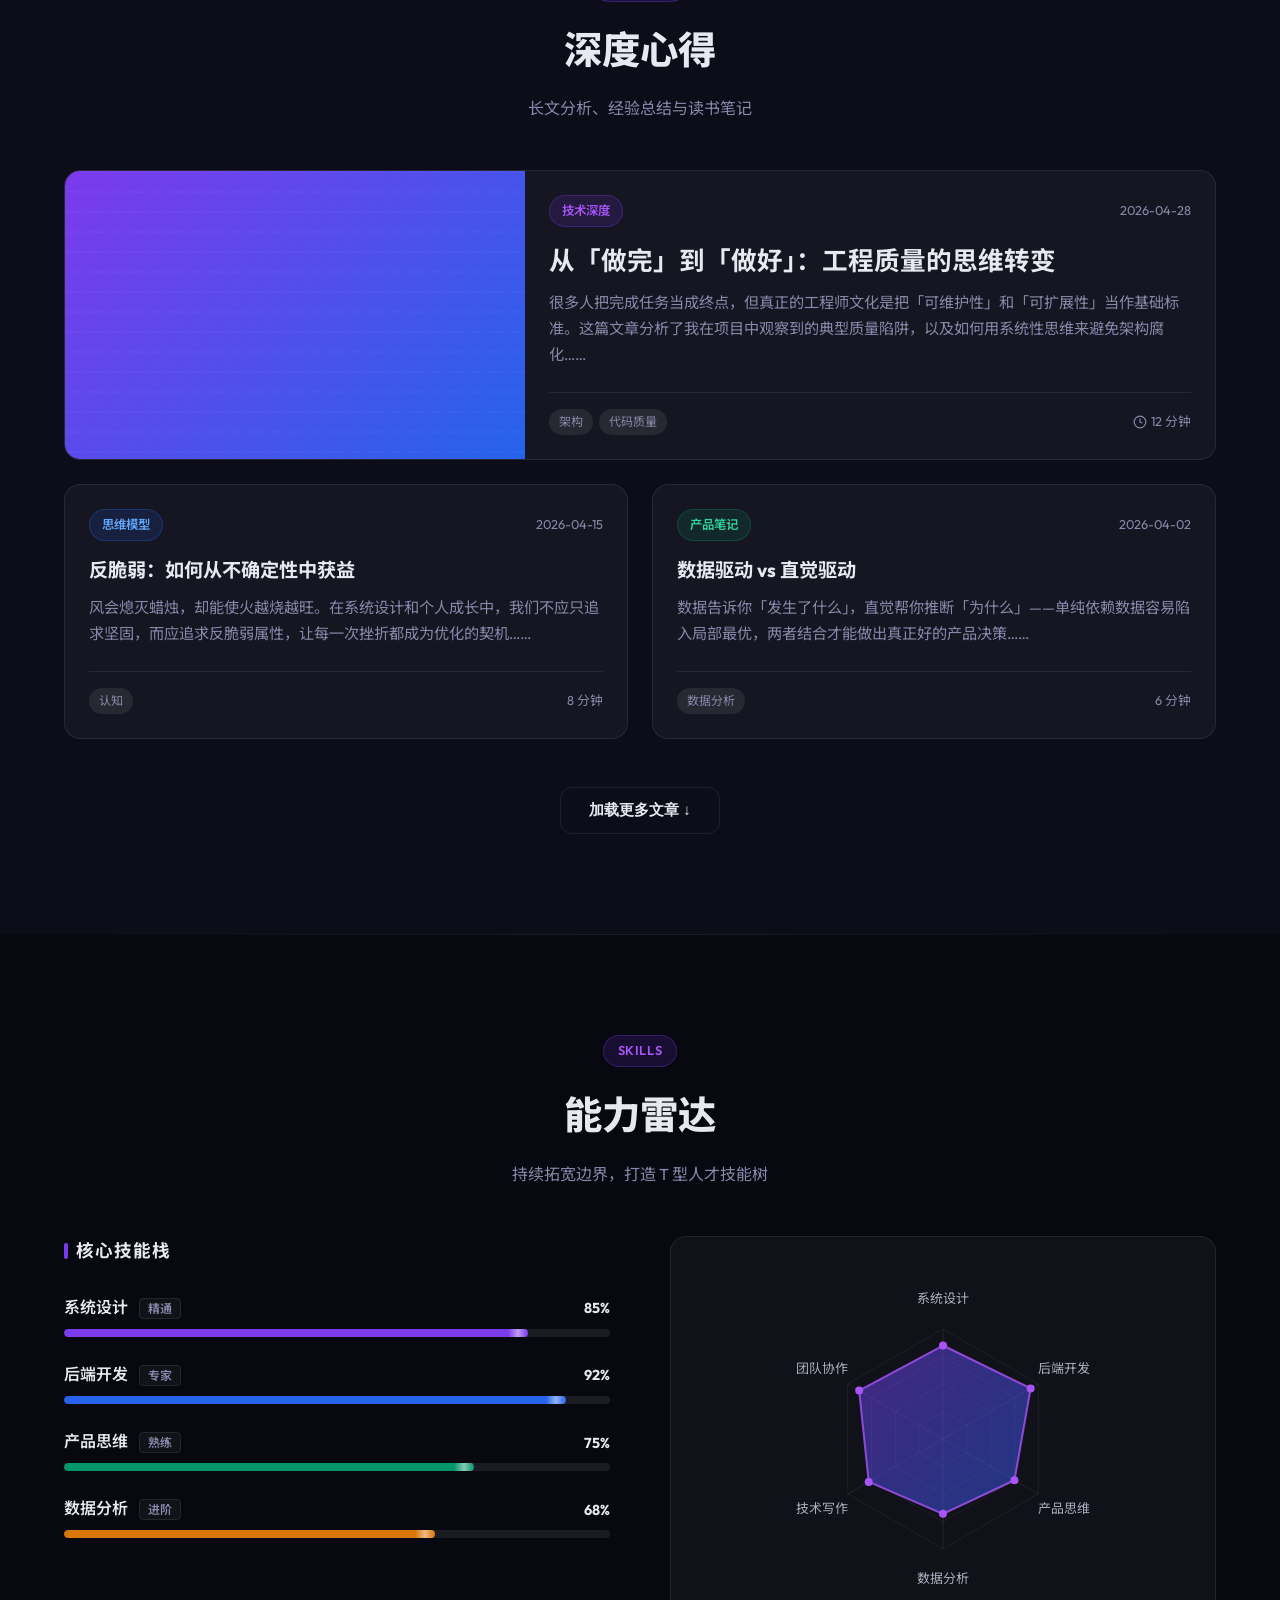
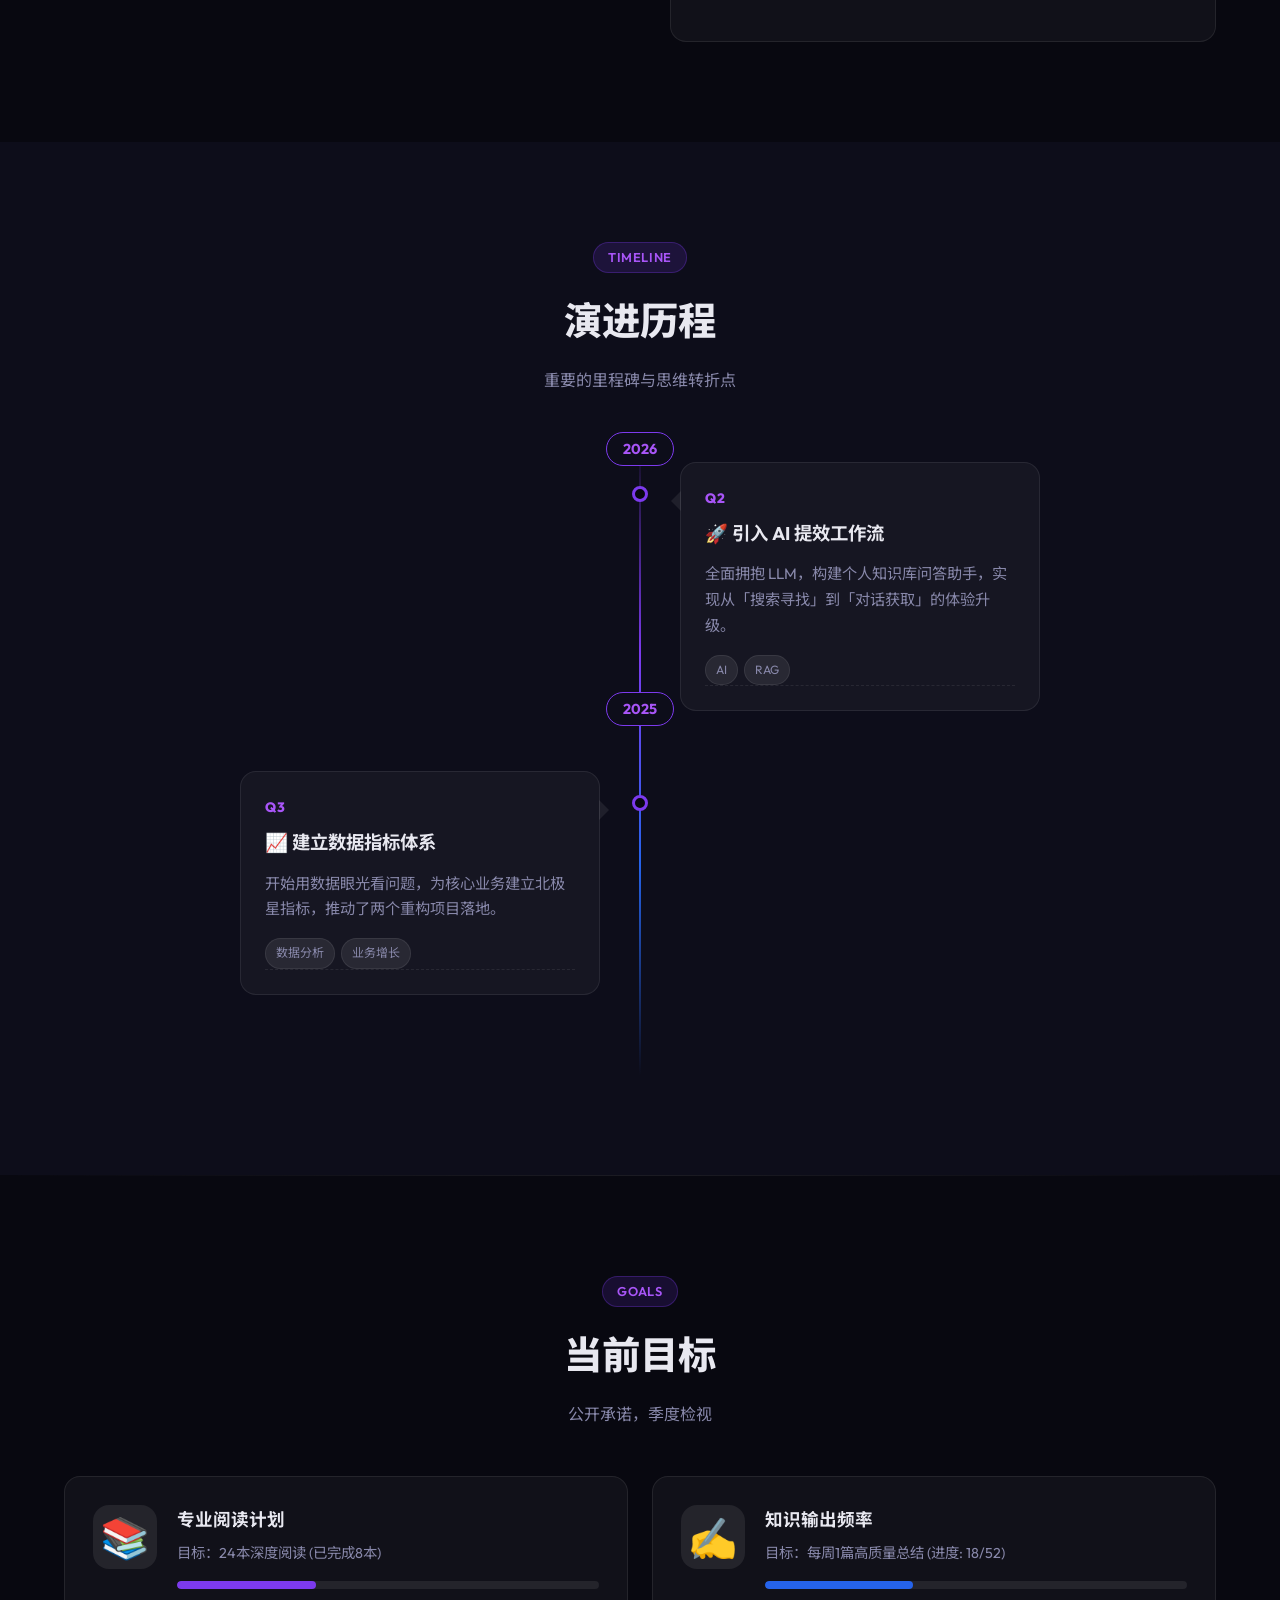
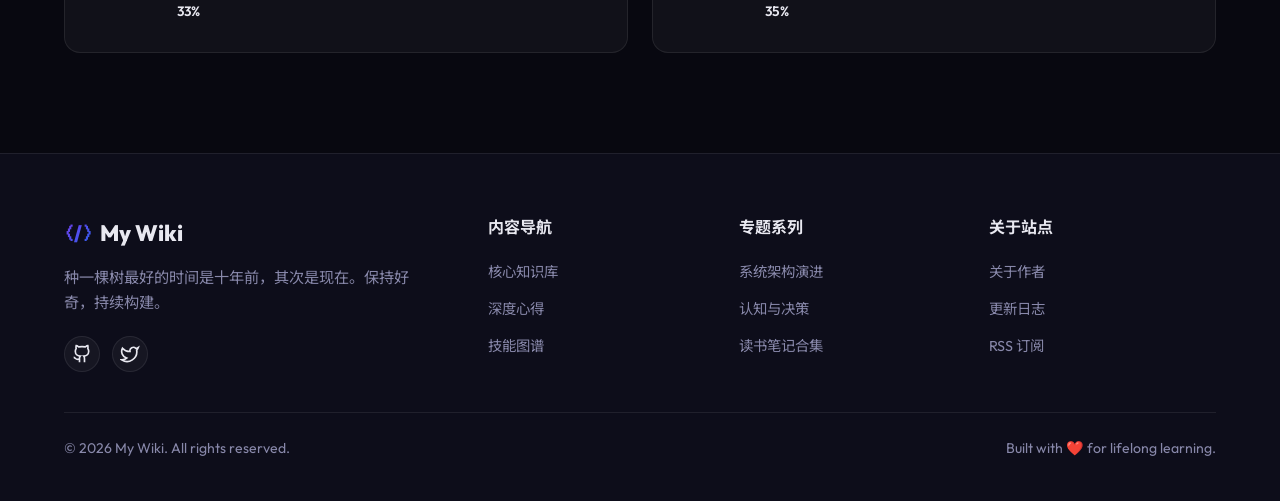
==== commit 7a9c3c14: "feat: add theme toggle, search modal with keyboard shortcuts, and interactive filter/expand componen" ====
--- a/index.html
+++ b/index.html
@@ -1,5 +1,5 @@
 <!DOCTYPE html>
-<html lang="zh-CN">
+<html lang="zh-CN" data-theme="dark">
 <head>
   <meta charset="UTF-8" />
   <meta name="viewport" content="width=device-width, initial-scale=1.0" />
@@ -26,9 +26,20 @@
         <li><a href="#timeline" class="nav-link">历程</a></li>
         <li><a href="#goals" class="nav-link">目标</a></li>
       </ul>
-      <button class="nav-toggle" id="navToggle" aria-label="菜单">
-        <span></span><span></span><span></span>
-      </button>
+      <div class="nav-actions">
+        <button class="icon-btn search-btn" id="openSearchBtn">
+          <svg width="18" height="18" viewBox="0 0 24 24" fill="none" stroke="currentColor" stroke-width="2"><circle cx="11" cy="11" r="8"/><path d="m21 21-4.3-4.3"/></svg>
+          <span>搜索</span>
+          <span class="search-shortcut">⌘K</span>
+        </button>
+        <button class="icon-btn" id="themeToggleBtn" aria-label="切换主题">
+          <svg class="sun-icon" style="display:none;" width="20" height="20" viewBox="0 0 24 24" fill="none" stroke="currentColor" stroke-width="2"><circle cx="12" cy="12" r="5"/><path d="M12 1v2M12 21v2M4.2 4.2l1.4 1.4M18.4 18.4l1.4 1.4M1 12h2M21 12h2M4.2 19.8l1.4-1.4M18.4 5.6l1.4-1.4"/></svg>
+          <svg class="moon-icon" width="20" height="20" viewBox="0 0 24 24" fill="none" stroke="currentColor" stroke-width="2"><path d="M12 3a6 6 0 0 0 9 9 9 9 0 1 1-9-9Z"/></svg>
+        </button>
+        <button class="nav-toggle" id="navToggle" aria-label="菜单">
+          <span></span><span></span><span></span>
+        </button>
+      </div>
     </div>
   </nav>
 
@@ -42,134 +53,153 @@
     </div>
     <div class="container">
       <div class="hero-content">
-        <div class="hero-badge">🚀 持续学习中</div>
+        <div class="hero-badge">🚀 v2.0 全新升级系统架构</div>
         <h1 class="hero-title">
-          知识是<span class="gradient-text">最好的</span><br />复利投资
+          建立结构化的<br/><span class="gradient-text">个人知识引擎</span>
         </h1>
         <p class="hero-desc">
-          这是我的个人知识花园——记录经验沉淀、分析思维心得、追踪成长轨迹。<br />
-          每一篇记录，都是对未来自己的馈赠。
+          打破信息孤岛，通过深度思考和系统整理，将零散经验转化为可复用的知识资产。这不仅是记录，更是个人认知的外脑。
         </p>
-        <div class="hero-stats">
-          <div class="stat-item">
-            <span class="stat-num" data-target="48">0</span>
-            <span class="stat-label">篇心得</span>
-          </div>
-          <div class="stat-divider"></div>
-          <div class="stat-item">
-            <span class="stat-num" data-target="12">0</span>
-            <span class="stat-label">个领域</span>
-          </div>
-          <div class="stat-divider"></div>
-          <div class="stat-item">
-            <span class="stat-num" data-target="365">0</span>
-            <span class="stat-label">天坚持</span>
-          </div>
-        </div>
+        
+        <div class="dashboard-stats">
+          <div class="d-stat-card">
+            <span class="d-stat-label"><svg class="d-stat-icon" width="16" height="16" viewBox="0 0 24 24" fill="none" stroke="currentColor" stroke-width="2"><path d="M4 19.5v-15A2.5 2.5 0 0 1 6.5 2H20v20H6.5a2.5 2.5 0 0 1 0-5H20"/></svg> 知识条目</span>
+            <span class="d-stat-val" data-target="156">0</span>
+          </div>
+          <div class="d-stat-card">
+            <span class="d-stat-label"><svg class="d-stat-icon" width="16" height="16" viewBox="0 0 24 24" fill="none" stroke="currentColor" stroke-width="2"><path d="M21 15a2 2 0 0 1-2 2H7l-4 4V5a2 2 0 0 1 2-2h14a2 2 0 0 1 2 2z"/></svg> 深度心得</span>
+            <span class="d-stat-val" data-target="48">0</span>
+          </div>
+          <div class="d-stat-card">
+            <span class="d-stat-label"><svg class="d-stat-icon" width="16" height="16" viewBox="0 0 24 24" fill="none" stroke="currentColor" stroke-width="2"><path d="M12 2v20M17 5H9.5a3.5 3.5 0 0 0 0 7h5a3.5 3.5 0 0 1 0 7H6"/></svg> 持续构建 (天)</span>
+            <span class="d-stat-val" data-target="365">0</span>
+          </div>
+        </div>
+
         <div class="hero-actions">
-          <a href="#knowledge" class="btn btn-primary">探索知识库</a>
-          <a href="#insights" class="btn btn-ghost">最新心得 →</a>
-        </div>
-      </div>
+          <a href="#knowledge" class="btn btn-primary">浏览知识库</a>
+          <button class="btn btn-outline" id="heroSearchBtn">⌘K 快速检索</button>
+        </div>
+      </div>
+      
       <div class="hero-visual">
-        <div class="avatar-card">
-          <div class="avatar-ring"></div>
-          <div class="avatar-core">
-            <span class="avatar-emoji">🧠</span>
-          </div>
-          <div class="floating-tag tag-1">💡 思考</div>
-          <div class="floating-tag tag-2">📖 阅读</div>
-          <div class="floating-tag tag-3">🔧 实践</div>
-          <div class="floating-tag tag-4">🌱 成长</div>
-        </div>
-      </div>
-    </div>
-  </section>
+        <div class="hero-visual-inner">
+          <h3 style="margin-bottom: 16px; font-size: 1.1rem;">⚡ 最近更新</h3>
+          <div class="recent-updates">
+            <div class="update-item">
+              <div class="update-dot"></div>
+              <div class="update-info">
+                <h4>前端架构演进之路</h4>
+                <p>2 小时前 · 技术研究</p>
+              </div>
+            </div>
+            <div class="update-item">
+              <div class="update-dot" style="background:var(--accent2); box-shadow:0 0 8px var(--accent2);"></div>
+              <div class="update-info">
+                <h4>《系统思考》读书笔记</h4>
+                <p>昨天 · 读书</p>
+              </div>
+            </div>
+            <div class="update-item">
+              <div class="update-dot" style="background:var(--accent); box-shadow:0 0 8px var(--accent);"></div>
+              <div class="update-info">
+                <h4>如何构建数据看板</h4>
+                <p>3 天前 · 产品思维</p>
+              </div>
+            </div>
+          </div>
+        </div>
+      </div>
+    </div>
+  </section>
+
+  <hr class="divider" />
 
   <!-- ========== KNOWLEDGE MAP ========== -->
   <section class="section" id="knowledge">
     <div class="container">
       <div class="section-header">
-        <span class="section-tag">知识库</span>
-        <h2 class="section-title">我的知识地图</h2>
-        <p class="section-desc">按主题分类整理的知识体系，持续构建中</p>
-      </div>
+        <span class="section-tag">Knowledge</span>
+        <h2 class="section-title">知识地图</h2>
+        <p class="section-desc">结构化整理的知识体系，点击卡片展开详情</p>
+      </div>
+      
+      <div class="filter-tabs" id="kFilter">
+        <button class="filter-btn active" data-filter="all">全部领域</button>
+        <button class="filter-btn" data-filter="tech">技术</button>
+        <button class="filter-btn" data-filter="think">思维</button>
+        <button class="filter-btn" data-filter="product">产品</button>
+      </div>
+
       <div class="knowledge-grid">
         <div class="knowledge-card" data-category="tech">
-          <div class="kcard-icon">💻</div>
+          <div class="kcard-header">
+            <div class="kcard-icon">💻</div>
+            <span class="kcard-date">更新于 04-28</span>
+          </div>
           <h3 class="kcard-title">技术研究</h3>
-          <p class="kcard-desc">编程实践、架构设计、工程效率</p>
+          <p class="kcard-desc">编程实践、架构设计、工程效率沉淀</p>
+          <div class="kcard-tags">
+            <span class="tag">后端</span><span class="tag">架构</span><span class="tag">DevOps</span>
+          </div>
           <div class="kcard-meta">
             <span class="kcard-count">18 篇</span>
-            <span class="kcard-arrow">→</span>
-          </div>
+            <span class="kcard-arrow">展开详情 ↓</span>
+          </div>
+          <div class="kcard-details">
+            <ul class="kcard-list">
+              <li>微服务拆分原则与实践</li>
+              <li>Redis 高可用架构解析</li>
+              <li>Docker 容器化部署指南</li>
+              <li>Git 工作流最佳实践</li>
+            </ul>
+          </div>
+        </div>
+        
+        <div class="knowledge-card" data-category="think">
+          <div class="kcard-header">
+            <div class="kcard-icon">🎯</div>
+            <span class="kcard-date">更新于 04-15</span>
+          </div>
+          <h3 class="kcard-title">思维方法</h3>
+          <p class="kcard-desc">认知模型、决策框架、系统思考模型</p>
           <div class="kcard-tags">
-            <span class="tag">后端</span>
-            <span class="tag">架构</span>
-            <span class="tag">DevOps</span>
-          </div>
-        </div>
-        <div class="knowledge-card" data-category="thinking">
-          <div class="kcard-icon">🎯</div>
-          <h3 class="kcard-title">思维方法</h3>
-          <p class="kcard-desc">认知模型、决策框架、系统思考</p>
+            <span class="tag">决策</span><span class="tag">逻辑</span><span class="tag">认知</span>
+          </div>
           <div class="kcard-meta">
             <span class="kcard-count">12 篇</span>
-            <span class="kcard-arrow">→</span>
-          </div>
-          <div class="kcard-tags">
-            <span class="tag">决策</span>
-            <span class="tag">逻辑</span>
-            <span class="tag">认知</span>
-          </div>
-        </div>
+            <span class="kcard-arrow">展开详情 ↓</span>
+          </div>
+          <div class="kcard-details">
+            <ul class="kcard-list">
+              <li>第一性原理分析法</li>
+              <li>奥卡姆剃刀原则</li>
+              <li>复利思维的力量</li>
+            </ul>
+          </div>
+        </div>
+        
         <div class="knowledge-card" data-category="product">
-          <div class="kcard-icon">📦</div>
+          <div class="kcard-header">
+            <div class="kcard-icon">📦</div>
+            <span class="kcard-date">更新于 04-02</span>
+          </div>
           <h3 class="kcard-title">产品思维</h3>
           <p class="kcard-desc">用户研究、产品设计、数据分析</p>
+          <div class="kcard-tags">
+            <span class="tag">用户</span><span class="tag">数据</span><span class="tag">设计</span>
+          </div>
           <div class="kcard-meta">
             <span class="kcard-count">9 篇</span>
-            <span class="kcard-arrow">→</span>
-          </div>
-          <div class="kcard-tags">
-            <span class="tag">用户</span>
-            <span class="tag">数据</span>
-            <span class="tag">设计</span>
-          </div>
-        </div>
-        <div class="knowledge-card" data-category="reading">
-          <div class="kcard-icon">📚</div>
-          <h3 class="kcard-title">读书笔记</h3>
-          <p class="kcard-desc">好书精华、知识提炼、批判性阅读</p>
-          <div class="kcard-meta">
-            <span class="kcard-count">15 篇</span>
-            <span class="kcard-arrow">→</span>
-          </div>
-          <div class="kcard-tags">
-            <span class="tag">商业</span>
-            <span class="tag">科技</span>
-            <span class="tag">哲学</span>
-          </div>
-        </div>
-        <div class="knowledge-card" data-category="career">
-          <div class="kcard-icon">🚀</div>
-          <h3 class="kcard-title">职业成长</h3>
-          <p class="kcard-desc">职场经验、领导力、个人品牌</p>
-          <div class="kcard-meta">
-            <span class="kcard-count">8 篇</span>
-            <span class="kcard-arrow">→</span>
-          </div>
-          <div class="kcard-tags">
-            <span class="tag">管理</span>
-            <span class="tag">沟通</span>
-            <span class="tag">效率</span>
-          </div>
-        </div>
-        <div class="knowledge-card card-add">
-          <div class="kcard-icon">✨</div>
-          <h3 class="kcard-title">持续扩展中</h3>
-          <p class="kcard-desc">新领域探索，新知识积累</p>
-          <div class="add-pulse"></div>
+            <span class="kcard-arrow">展开详情 ↓</span>
+          </div>
+          <div class="kcard-details">
+            <ul class="kcard-list">
+              <li>用户体验地图绘制指南</li>
+              <li>A/B 测试设计方案</li>
+              <li>留存率提升策略</li>
+            </ul>
+          </div>
         </div>
       </div>
     </div>
@@ -179,164 +209,114 @@
   <section class="section section-alt" id="insights">
     <div class="container">
       <div class="section-header">
-        <span class="section-tag">心得</span>
-        <h2 class="section-title">最新思考与分析</h2>
-        <p class="section-desc">沉淀下来的经验与洞见</p>
-      </div>
+        <span class="section-tag">Insights</span>
+        <h2 class="section-title">深度心得</h2>
+        <p class="section-desc">长文分析、经验总结与读书笔记</p>
+      </div>
+
       <div class="insights-grid">
         <article class="insight-card insight-featured">
-          <div class="insight-header">
-            <span class="insight-cat cat-tech">技术</span>
-            <span class="insight-date">2026-04-28</span>
-          </div>
-          <h3 class="insight-title">从「做完」到「做好」：工程质量的思维转变</h3>
-          <p class="insight-excerpt">
-            很多人把完成任务当成终点，但真正的工程师文化是把「可维护性」和「可扩展性」当作基础标准。这篇文章分析了我在项目中观察到的典型质量陷阱，以及如何用系统性思维来避免……
-          </p>
-          <div class="insight-footer">
-            <div class="insight-tags">
-              <span class="itag">工程</span>
-              <span class="itag">质量</span>
-            </div>
-            <span class="read-time">⏱ 8 分钟</span>
+          <div class="featured-image"></div>
+          <div class="insight-content">
+            <div class="insight-header">
+              <span class="insight-cat cat-tech">技术深度</span>
+              <span class="insight-date">2026-04-28</span>
+            </div>
+            <h3 class="insight-title">从「做完」到「做好」：工程质量的思维转变</h3>
+            <p class="insight-excerpt">
+              很多人把完成任务当成终点，但真正的工程师文化是把「可维护性」和「可扩展性」当作基础标准。这篇文章分析了我在项目中观察到的典型质量陷阱，以及如何用系统性思维来避免架构腐化……
+            </p>
+            <div class="insight-footer">
+              <div class="insight-tags">
+                <span class="itag">架构</span><span class="itag">代码质量</span>
+              </div>
+              <span class="read-time"><svg width="14" height="14" viewBox="0 0 24 24" fill="none" stroke="currentColor" stroke-width="2"><circle cx="12" cy="12" r="10"/><polyline points="12 6 12 12 16 14"/></svg> 12 分钟</span>
+            </div>
           </div>
         </article>
 
         <article class="insight-card">
-          <div class="insight-header">
-            <span class="insight-cat cat-think">思维</span>
-            <span class="insight-date">2026-04-15</span>
-          </div>
-          <h3 class="insight-title">第一性原理在日常决策中的应用</h3>
-          <p class="insight-excerpt">
-            把复杂问题分解到基本元素，重新构建解决方案——听起来简单，做起来需要刻意练习……
-          </p>
-          <div class="insight-footer">
-            <div class="insight-tags"><span class="itag">决策</span></div>
-            <span class="read-time">⏱ 5 分钟</span>
+          <div class="insight-content">
+            <div class="insight-header">
+              <span class="insight-cat cat-think">思维模型</span>
+              <span class="insight-date">2026-04-15</span>
+            </div>
+            <h3 class="insight-title">反脆弱：如何从不确定性中获益</h3>
+            <p class="insight-excerpt">风会熄灭蜡烛，却能使火越烧越旺。在系统设计和个人成长中，我们不应只追求坚固，而应追求反脆弱属性，让每一次挫折都成为优化的契机……</p>
+            <div class="insight-footer">
+              <div class="insight-tags"><span class="itag">认知</span></div>
+              <span class="read-time">8 分钟</span>
+            </div>
           </div>
         </article>
 
         <article class="insight-card">
-          <div class="insight-header">
-            <span class="insight-cat cat-product">产品</span>
-            <span class="insight-date">2026-04-02</span>
-          </div>
-          <h3 class="insight-title">数据驱动 vs 直觉驱动：都需要，都不够</h3>
-          <p class="insight-excerpt">
-            数据告诉你「发生了什么」，直觉帮你推断「为什么」——两者结合才能做出真正好的产品决策……
-          </p>
-          <div class="insight-footer">
-            <div class="insight-tags"><span class="itag">数据</span><span class="itag">产品</span></div>
-            <span class="read-time">⏱ 6 分钟</span>
+          <div class="insight-content">
+            <div class="insight-header">
+              <span class="insight-cat cat-product">产品笔记</span>
+              <span class="insight-date">2026-04-02</span>
+            </div>
+            <h3 class="insight-title">数据驱动 vs 直觉驱动</h3>
+            <p class="insight-excerpt">数据告诉你「发生了什么」，直觉帮你推断「为什么」——单纯依赖数据容易陷入局部最优，两者结合才能做出真正好的产品决策……</p>
+            <div class="insight-footer">
+              <div class="insight-tags"><span class="itag">数据分析</span></div>
+              <span class="read-time">6 分钟</span>
+            </div>
           </div>
         </article>
-
-        <article class="insight-card">
-          <div class="insight-header">
-            <span class="insight-cat cat-reading">读书</span>
-            <span class="insight-date">2026-03-20</span>
-          </div>
-          <h3 class="insight-title">《穷查理宝典》：多元思维模型框架</h3>
-          <p class="insight-excerpt">
-            查理·芒格的核心方法是建立跨学科思维格栅，避免「拿着锤子，看什么都是钉子」的认知偏误……
-          </p>
-          <div class="insight-footer">
-            <div class="insight-tags"><span class="itag">读书</span><span class="itag">认知</span></div>
-            <span class="read-time">⏱ 10 分钟</span>
-          </div>
-        </article>
-
-        <article class="insight-card">
-          <div class="insight-header">
-            <span class="insight-cat cat-career">职业</span>
-            <span class="insight-date">2026-03-10</span>
-          </div>
-          <h3 class="insight-title">向上管理的本质：让老板看到你创造的价值</h3>
-          <p class="insight-excerpt">
-            向上管理不是拍马屁，而是主动对齐目标、及时同步信息、让合作更顺畅的能力……
-          </p>
-          <div class="insight-footer">
-            <div class="insight-tags"><span class="itag">职场</span></div>
-            <span class="read-time">⏱ 7 分钟</span>
-          </div>
-        </article>
-      </div>
+      </div>
+      
       <div class="section-cta">
-        <button class="btn btn-outline" id="loadMoreBtn">加载更多心得</button>
-      </div>
-    </div>
-  </section>
+        <button class="btn btn-outline" id="loadMoreBtn">加载更多文章 ↓</button>
+      </div>
+    </div>
+  </section>
+
+  <hr class="divider" />
 
   <!-- ========== SKILLS ========== -->
   <section class="section" id="skills">
     <div class="container">
       <div class="section-header">
-        <span class="section-tag">技能</span>
-        <h2 class="section-title">能力成长地图</h2>
-        <p class="section-desc">持续精进，客观评估自己的技能水平</p>
+        <span class="section-tag">Skills</span>
+        <h2 class="section-title">能力雷达</h2>
+        <p class="section-desc">持续拓宽边界，打造 T 型人才技能树</p>
       </div>
       <div class="skills-layout">
         <div class="skills-bars">
-          <h3 class="skills-subtitle">核心技能</h3>
+          <h3 class="skills-subtitle">核心技能栈</h3>
           <div class="skill-item">
             <div class="skill-header">
-              <span class="skill-name">系统设计</span>
+              <span class="skill-name">系统设计 <span class="skill-level-text">精通</span></span>
               <span class="skill-level">85%</span>
             </div>
-            <div class="skill-track">
-              <div class="skill-fill" data-width="85" style="--color: #7c3aed"></div>
-            </div>
+            <div class="skill-track"><div class="skill-fill" data-width="85" style="--color: var(--primary)"></div></div>
           </div>
           <div class="skill-item">
             <div class="skill-header">
-              <span class="skill-name">后端开发</span>
-              <span class="skill-level">90%</span>
-            </div>
-            <div class="skill-track">
-              <div class="skill-fill" data-width="90" style="--color: #2563eb"></div>
-            </div>
+              <span class="skill-name">后端开发 <span class="skill-level-text">专家</span></span>
+              <span class="skill-level">92%</span>
+            </div>
+            <div class="skill-track"><div class="skill-fill" data-width="92" style="--color: var(--accent)"></div></div>
           </div>
           <div class="skill-item">
             <div class="skill-header">
-              <span class="skill-name">产品思维</span>
-              <span class="skill-level">72%</span>
-            </div>
-            <div class="skill-track">
-              <div class="skill-fill" data-width="72" style="--color: #059669"></div>
-            </div>
+              <span class="skill-name">产品思维 <span class="skill-level-text">熟练</span></span>
+              <span class="skill-level">75%</span>
+            </div>
+            <div class="skill-track"><div class="skill-fill" data-width="75" style="--color: #059669"></div></div>
           </div>
           <div class="skill-item">
             <div class="skill-header">
-              <span class="skill-name">数据分析</span>
+              <span class="skill-name">数据分析 <span class="skill-level-text">进阶</span></span>
               <span class="skill-level">68%</span>
             </div>
-            <div class="skill-track">
-              <div class="skill-fill" data-width="68" style="--color: #d97706"></div>
-            </div>
-          </div>
-          <div class="skill-item">
-            <div class="skill-header">
-              <span class="skill-name">技术写作</span>
-              <span class="skill-level">78%</span>
-            </div>
-            <div class="skill-track">
-              <div class="skill-fill" data-width="78" style="--color: #db2777"></div>
-            </div>
-          </div>
-          <div class="skill-item">
-            <div class="skill-header">
-              <span class="skill-name">团队协作</span>
-              <span class="skill-level">88%</span>
-            </div>
-            <div class="skill-track">
-              <div class="skill-fill" data-width="88" style="--color: #0891b2"></div>
-            </div>
+            <div class="skill-track"><div class="skill-fill" data-width="68" style="--color: #d97706"></div></div>
           </div>
         </div>
         <div class="skills-radar-wrap">
-          <h3 class="skills-subtitle">综合雷达图</h3>
           <canvas id="radarChart" width="340" height="340"></canvas>
+          <div class="radar-tooltip" id="radarTooltip"></div>
         </div>
       </div>
     </div>
@@ -346,102 +326,69 @@
   <section class="section section-alt" id="timeline">
     <div class="container">
       <div class="section-header">
-        <span class="section-tag">历程</span>
-        <h2 class="section-title">成长时间线</h2>
-        <p class="section-desc">每一个里程碑，都是前进的动力</p>
+        <span class="section-tag">Timeline</span>
+        <h2 class="section-title">演进历程</h2>
+        <p class="section-desc">重要的里程碑与思维转折点</p>
       </div>
       <div class="timeline">
+        <div class="year-indicator" style="top: -10px;">2026</div>
+        
         <div class="timeline-item" data-side="right">
           <div class="tl-dot"></div>
           <div class="tl-card">
-            <div class="tl-year">2026</div>
-            <h3 class="tl-title">🚀 深入 AI 工程实践</h3>
-            <p class="tl-desc">系统学习大模型应用开发，主导 AI 产品落地项目，积累 RAG、Agent 实战经验。</p>
-            <div class="tl-tags"><span class="tag">AI</span><span class="tag">LLM</span><span class="tag">工程化</span></div>
-          </div>
-        </div>
+            <div class="tl-year">Q2</div>
+            <h3 class="tl-title">🚀 引入 AI 提效工作流</h3>
+            <p class="tl-desc">全面拥抱 LLM，构建个人知识库问答助手，实现从「搜索寻找」到「对话获取」的体验升级。</p>
+            <div class="tl-tags"><span class="tag">AI</span><span class="tag">RAG</span></div>
+            <div class="tl-more">
+              具体实践包括：使用 LangChain 构建处理流，向量化过去的笔记，部署本地大模型进行辅助分析。
+            </div>
+          </div>
+        </div>
+
+        <div class="year-indicator" style="top: 250px;">2025</div>
+
         <div class="timeline-item" data-side="left">
           <div class="tl-dot"></div>
           <div class="tl-card">
-            <div class="tl-year">2025</div>
-            <h3 class="tl-title">📈 技术 → 产品复合成长</h3>
-            <p class="tl-desc">开始系统学习产品设计方法论，尝试用数据驱动技术决策，向全栈思维转变。</p>
-            <div class="tl-tags"><span class="tag">产品</span><span class="tag">数据</span></div>
-          </div>
-        </div>
-        <div class="timeline-item" data-side="right">
-          <div class="tl-dot"></div>
-          <div class="tl-card">
-            <div class="tl-year">2024</div>
-            <h3 class="tl-title">🏗️ 深入系统设计</h3>
-            <p class="tl-desc">主导多个核心系统的架构设计，建立了对高可用、高并发系统的深度理解。</p>
-            <div class="tl-tags"><span class="tag">架构</span><span class="tag">分布式</span></div>
-          </div>
-        </div>
-        <div class="timeline-item" data-side="left">
-          <div class="tl-dot"></div>
-          <div class="tl-card">
-            <div class="tl-year">2023</div>
-            <h3 class="tl-title">🌱 建立知识管理体系</h3>
-            <p class="tl-desc">开始系统化记录学习笔记，搭建个人知识库，养成每日学习 + 输出的习惯。</p>
-            <div class="tl-tags"><span class="tag">习惯</span><span class="tag">写作</span></div>
-          </div>
-        </div>
-      </div>
-    </div>
-  </section>
+            <div class="tl-year">Q3</div>
+            <h3 class="tl-title">📈 建立数据指标体系</h3>
+            <p class="tl-desc">开始用数据眼光看问题，为核心业务建立北极星指标，推动了两个重构项目落地。</p>
+            <div class="tl-tags"><span class="tag">数据分析</span><span class="tag">业务增长</span></div>
+            <div class="tl-more">深入研究了埋点策略、漏斗分析和归因模型，将数据转化为行动洞察。</div>
+          </div>
+        </div>
+      </div>
+    </div>
+  </section>
+
+  <hr class="divider" />
 
   <!-- ========== GOALS ========== -->
   <section class="section" id="goals">
     <div class="container">
       <div class="section-header">
-        <span class="section-tag">目标</span>
-        <h2 class="section-title">当前学习目标</h2>
-        <p class="section-desc">公开承诺，自我监督，持续迭代</p>
+        <span class="section-tag">Goals</span>
+        <h2 class="section-title">当前目标</h2>
+        <p class="section-desc">公开承诺，季度检视</p>
       </div>
       <div class="goals-grid">
         <div class="goal-card">
-          <div class="goal-icon">📖</div>
+          <div class="goal-icon">📚</div>
           <div class="goal-info">
-            <h3 class="goal-title">每月读完 2 本书</h3>
-            <p class="goal-sub">今年已读 8 本 / 目标 24 本</p>
-            <div class="goal-progress-track">
-              <div class="goal-progress-fill" data-width="33" style="--color: #7c3aed"></div>
-            </div>
+            <h3 class="goal-title">专业阅读计划</h3>
+            <p class="goal-sub">目标：24本深度阅读 (已完成8本)</p>
+            <div class="goal-progress-track"><div class="goal-progress-fill" data-width="33" style="--color: var(--primary)"></div></div>
             <span class="goal-pct">33%</span>
           </div>
         </div>
         <div class="goal-card">
           <div class="goal-icon">✍️</div>
           <div class="goal-info">
-            <h3 class="goal-title">每周输出 1 篇心得</h3>
-            <p class="goal-sub">今年已写 18 篇 / 目标 52 篇</p>
-            <div class="goal-progress-track">
-              <div class="goal-progress-fill" data-width="35" style="--color: #2563eb"></div>
-            </div>
+            <h3 class="goal-title">知识输出频率</h3>
+            <p class="goal-sub">目标：每周1篇高质量总结 (进度: 18/52)</p>
+            <div class="goal-progress-track"><div class="goal-progress-fill" data-width="35" style="--color: var(--accent)"></div></div>
             <span class="goal-pct">35%</span>
-          </div>
-        </div>
-        <div class="goal-card">
-          <div class="goal-icon">🎯</div>
-          <div class="goal-info">
-            <h3 class="goal-title">完成 AI 工程师认证</h3>
-            <p class="goal-sub">课程进度：进行中</p>
-            <div class="goal-progress-track">
-              <div class="goal-progress-fill" data-width="60" style="--color: #059669"></div>
-            </div>
-            <span class="goal-pct">60%</span>
-          </div>
-        </div>
-        <div class="goal-card">
-          <div class="goal-icon">🏋️</div>
-          <div class="goal-info">
-            <h3 class="goal-title">坚持每日学习 1 小时</h3>
-            <p class="goal-sub">连续打卡 127 天</p>
-            <div class="goal-progress-track">
-              <div class="goal-progress-fill" data-width="85" style="--color: #d97706"></div>
-            </div>
-            <span class="goal-pct">127 天 🔥</span>
           </div>
         </div>
       </div>
@@ -451,18 +398,80 @@
   <!-- ========== FOOTER ========== -->
   <footer class="footer">
     <div class="container">
-      <div class="footer-quote">
-        <span class="quote-mark">"</span>
-        <p>种一棵树最好的时间是十年前，其次是现在。</p>
-        <span class="quote-mark">"</span>
+      <div class="footer-top">
+        <div class="footer-brand">
+          <h3><span class="logo-icon">⟨/⟩</span> My Wiki</h3>
+          <p>种一棵树最好的时间是十年前，其次是现在。保持好奇，持续构建。</p>
+          <div class="social-links">
+            <a href="#" class="social-link" title="GitHub"><svg width="20" height="20" viewBox="0 0 24 24" fill="none" stroke="currentColor" stroke-width="2"><path d="M15 22v-4a4.8 4.8 0 0 0-1-3.5c3 0 6-2 6-5.5.08-1.25-.27-2.48-1-3.5.28-1.15.28-2.35 0-3.5 0 0-1 0-3 1.5-2.64-.5-5.36-.5-8 0C6 2 5 2 5 2c-.3 1.15-.3 2.35 0 3.5A5.403 5.403 0 0 0 4 9c0 3.5 3 5.5 6 5.5-.39.49-.68 1.05-.85 1.65-.17.6-.22 1.23-.15 1.85v4"/><path d="M9 18c-4.51 2-5-2-7-2"/></svg></a>
+            <a href="#" class="social-link" title="Twitter"><svg width="20" height="20" viewBox="0 0 24 24" fill="none" stroke="currentColor" stroke-width="2"><path d="M22 4s-.7 2.1-2 3.4c1.6 10-9.4 17.3-18 11.6 2.2.1 4.4-.6 6-2C3 15.5.5 9.6 3 5c2.2 2.6 5.6 4.1 9 4-.9-4.2 4-6.6 7-3.8 1.1 0 3-1.2 3-1.2z"/></svg></a>
+          </div>
+        </div>
+        <div class="footer-links">
+          <div class="footer-col">
+            <h4>内容导航</h4>
+            <ul>
+              <li><a href="#knowledge">核心知识库</a></li>
+              <li><a href="#insights">深度心得</a></li>
+              <li><a href="#skills">技能图谱</a></li>
+            </ul>
+          </div>
+          <div class="footer-col">
+            <h4>专题系列</h4>
+            <ul>
+              <li><a href="#">系统架构演进</a></li>
+              <li><a href="#">认知与决策</a></li>
+              <li><a href="#">读书笔记合集</a></li>
+            </ul>
+          </div>
+          <div class="footer-col">
+            <h4>关于站点</h4>
+            <ul>
+              <li><a href="#">关于作者</a></li>
+              <li><a href="#">更新日志</a></li>
+              <li><a href="#">RSS 订阅</a></li>
+            </ul>
+          </div>
+        </div>
       </div>
       <div class="footer-bottom">
-        <span>用 ❤️ 构建，持续更新中</span>
-        <span class="footer-dot">·</span>
-        <span id="footer-year"></span>
+        <span>© <span id="footer-year"></span> My Wiki. All rights reserved.</span>
+        <span>Built with ❤️ for lifelong learning.</span>
       </div>
     </div>
   </footer>
+
+  <!-- ========== SEARCH MODAL (CMD+K) ========== -->
+  <div class="search-overlay" id="searchOverlay">
+    <div class="search-modal">
+      <div class="search-header">
+        <svg class="search-icon" width="20" height="20" viewBox="0 0 24 24" fill="none" stroke="currentColor" stroke-width="2"><circle cx="11" cy="11" r="8"/><path d="m21 21-4.3-4.3"/></svg>
+        <input type="text" class="search-input" id="searchInput" placeholder="搜索文章、笔记、标签..." autocomplete="off">
+        <span class="search-esc">ESC</span>
+      </div>
+      <div class="search-results" id="searchResults">
+        <!-- JS rendered -->
+        <div class="search-empty">请输入关键词搜索内容...</div>
+      </div>
+      <div class="search-footer">
+        <span>↑↓ 选择</span>
+        <span>↵ 确认</span>
+      </div>
+    </div>
+  </div>
+
+  <!-- ========== SIDE TOOLS ========== -->
+  <div class="side-tools">
+    <button class="tool-btn" id="goTopBtn" title="回到顶部">↑</button>
+  </div>
+  
+  <div class="toc-nav">
+    <a href="#hero" class="toc-item active" data-title="首页"></a>
+    <a href="#knowledge" class="toc-item" data-title="知识库"></a>
+    <a href="#insights" class="toc-item" data-title="心得"></a>
+    <a href="#skills" class="toc-item" data-title="技能"></a>
+    <a href="#timeline" class="toc-item" data-title="历程"></a>
+  </div>
 
   <script src="script.js"></script>
 </body>
--- a/style.css
+++ b/style.css
@@ -19,6 +19,23 @@
   --radius-sm: 10px;
   --shadow: 0 8px 40px rgba(0,0,0,0.4);
   --transition: 0.3s cubic-bezier(0.4,0,0.2,1);
+  --glass-bg: rgba(8,8,16,0.85);
+}
+
+[data-theme="light"] {
+  --bg: #fafafa;
+  --bg-alt: #f4f4f8;
+  --surface: #ffffff;
+  --surface-hover: #f9f9fb;
+  --border: rgba(0,0,0,0.1);
+  --text: #1a1a24;
+  --text-muted: #64748b;
+  --primary: #6d28d9;
+  --primary-light: #8b5cf6;
+  --accent: #1d4ed8;
+  --accent2: #0891b2;
+  --shadow: 0 8px 30px rgba(0,0,0,0.08);
+  --glass-bg: rgba(250,250,250,0.85);
 }
 
 html { scroll-behavior: smooth; }
@@ -28,6 +45,7 @@
   color: var(--text);
   line-height: 1.7;
   overflow-x: hidden;
+  transition: background 0.3s ease, color 0.3s ease;
 }
 
 a { text-decoration: none; color: inherit; }
@@ -39,86 +57,62 @@
 ::-webkit-scrollbar-thumb { background: var(--primary); border-radius: 3px; }
 
 /* ===== CONTAINER ===== */
-.container {
-  max-width: 1200px;
-  margin: 0 auto;
-  padding: 0 24px;
-}
+.container { max-width: 1200px; margin: 0 auto; padding: 0 24px; position: relative; }
 
 /* ===== NAVBAR ===== */
 .navbar {
   position: fixed; top: 0; left: 0; right: 0; z-index: 100;
-  padding: 16px 0;
-  transition: var(--transition);
+  padding: 16px 0; transition: var(--transition);
 }
 .navbar.scrolled {
-  background: rgba(8,8,16,0.85);
+  background: var(--glass-bg);
   backdrop-filter: blur(20px);
+  -webkit-backdrop-filter: blur(20px);
   border-bottom: 1px solid var(--border);
   padding: 12px 0;
+  box-shadow: 0 4px 20px rgba(0,0,0,0.1);
 }
 .nav-inner {
   max-width: 1200px; margin: 0 auto; padding: 0 24px;
   display: flex; align-items: center; justify-content: space-between;
 }
-.nav-logo {
-  display: flex; align-items: center; gap: 10px;
-  font-size: 1.1rem; font-weight: 700;
-}
-.logo-icon {
-  background: var(--grad);
-  -webkit-background-clip: text; -webkit-text-fill-color: transparent;
-  font-size: 1.3rem; font-weight: 800;
-}
-.nav-links {
-  display: flex; list-style: none; gap: 8px;
-}
-.nav-link {
-  padding: 8px 16px; border-radius: 8px;
-  font-size: 0.92rem; color: var(--text-muted);
-  transition: var(--transition);
-}
-.nav-link:hover { color: var(--text); background: var(--surface-hover); }
-.nav-toggle {
-  display: none; flex-direction: column; gap: 5px;
-  background: none; border: none; cursor: pointer; padding: 4px;
-}
-.nav-toggle span {
-  width: 22px; height: 2px; background: var(--text);
-  border-radius: 2px; transition: var(--transition);
-}
+.nav-logo { display: flex; align-items: center; gap: 10px; font-size: 1.1rem; font-weight: 700; }
+.logo-icon { background: var(--grad); -webkit-background-clip: text; -webkit-text-fill-color: transparent; font-size: 1.3rem; font-weight: 800; }
+.nav-links { display: flex; list-style: none; gap: 8px; }
+.nav-link { padding: 8px 16px; border-radius: 8px; font-size: 0.92rem; color: var(--text-muted); transition: var(--transition); font-weight: 500; }
+.nav-link:hover, .nav-link.active { color: var(--text); background: var(--surface-hover); }
+
+.nav-actions { display: flex; align-items: center; gap: 12px; }
+.icon-btn {
+  background: transparent; border: 1px solid var(--border);
+  color: var(--text); padding: 8px; border-radius: 8px;
+  cursor: pointer; transition: var(--transition);
+  display: flex; align-items: center; justify-content: center;
+}
+.icon-btn:hover { background: var(--surface-hover); border-color: var(--primary-light); color: var(--primary-light); }
+.search-btn { display: flex; align-items: center; gap: 8px; padding: 8px 16px; font-size: 0.9rem; color: var(--text-muted); }
+.search-shortcut { background: var(--surface); padding: 2px 6px; border-radius: 4px; font-size: 0.8rem; border: 1px solid var(--border); }
+
+.nav-toggle { display: none; flex-direction: column; gap: 5px; background: none; border: none; cursor: pointer; padding: 4px; }
+.nav-toggle span { width: 22px; height: 2px; background: var(--text); border-radius: 2px; transition: var(--transition); }
 
 /* ===== BUTTONS ===== */
 .btn {
-  display: inline-flex; align-items: center;
-  padding: 12px 28px; border-radius: 12px;
-  font-size: 0.95rem; font-weight: 600;
-  transition: var(--transition); cursor: pointer; border: none;
-}
-.btn-primary {
-  background: var(--grad); color: #fff;
-  box-shadow: 0 4px 20px rgba(124,58,237,0.35);
-}
-.btn-primary:hover { transform: translateY(-2px); box-shadow: 0 8px 30px rgba(124,58,237,0.5); }
-.btn-ghost { color: var(--text-muted); }
-.btn-ghost:hover { color: var(--text); }
-.btn-outline {
-  background: transparent; color: var(--text);
-  border: 1px solid var(--border);
-}
+  display: inline-flex; align-items: center; justify-content: center;
+  padding: 12px 28px; border-radius: 12px; font-size: 0.95rem; font-weight: 600;
+  transition: var(--transition); cursor: pointer; border: none; outline: none;
+}
+.btn-primary { background: var(--grad); color: #fff; box-shadow: 0 4px 20px rgba(124,58,237,0.35); }
+.btn-primary:hover { transform: translateY(-2px); box-shadow: 0 8px 30px rgba(124,58,237,0.5); color: #fff; }
+.btn-ghost { color: var(--text-muted); background: transparent; }
+.btn-ghost:hover { color: var(--text); background: var(--surface-hover); }
+.btn-outline { background: transparent; color: var(--text); border: 1px solid var(--border); }
 .btn-outline:hover { border-color: var(--primary); color: var(--primary-light); background: rgba(124,58,237,0.08); }
 
-/* ===== HERO ===== */
-.hero {
-  min-height: 100vh; display: flex; align-items: center;
-  position: relative; overflow: hidden; padding: 100px 0 60px;
-}
+/* ===== HERO (Simplified) ===== */
+.hero { min-height: 70vh; display: flex; align-items: center; position: relative; overflow: hidden; padding: 120px 0 60px; }
 .hero-bg { position: absolute; inset: 0; pointer-events: none; }
-.orb {
-  position: absolute; border-radius: 50%;
-  filter: blur(80px); opacity: 0.18;
-  animation: orb-drift 8s ease-in-out infinite alternate;
-}
+.orb { position: absolute; border-radius: 50%; filter: blur(80px); opacity: 0.18; animation: orb-drift 8s ease-in-out infinite alternate; }
 .orb-1 { width: 500px; height: 500px; background: var(--primary); top: -100px; left: -100px; }
 .orb-2 { width: 400px; height: 400px; background: var(--accent); top: 200px; right: -80px; animation-delay: 2s; }
 .orb-3 { width: 300px; height: 300px; background: var(--accent2); bottom: 0; left: 40%; animation-delay: 4s; }
@@ -126,91 +120,55 @@
 
 .grid-lines {
   position: absolute; inset: 0;
-  background-image:
-    linear-gradient(rgba(255,255,255,0.03) 1px, transparent 1px),
-    linear-gradient(90deg, rgba(255,255,255,0.03) 1px, transparent 1px);
-  background-size: 60px 60px;
-}
-
-.hero .container {
-  display: flex; align-items: center; justify-content: space-between;
-  gap: 60px; position: relative; z-index: 1;
-}
-.hero-content { flex: 1; max-width: 580px; }
+  background-image: linear-gradient(var(--border) 1px, transparent 1px), linear-gradient(90deg, var(--border) 1px, transparent 1px);
+  background-size: 60px 60px; opacity: 0.3;
+}
+
+.hero .container { display: flex; align-items: center; justify-content: space-between; gap: 60px; position: relative; z-index: 1; }
+.hero-content { flex: 1; max-width: 600px; }
 .hero-badge {
-  display: inline-flex; align-items: center; gap: 8px;
-  padding: 6px 16px; border-radius: 50px;
+  display: inline-flex; align-items: center; gap: 8px; padding: 6px 16px; border-radius: 50px;
   background: rgba(124,58,237,0.15); border: 1px solid rgba(124,58,237,0.3);
-  font-size: 0.85rem; color: var(--primary-light);
-  margin-bottom: 24px;
+  font-size: 0.85rem; color: var(--primary-light); margin-bottom: 24px;
   animation: fade-in 0.6s ease forwards;
 }
-.hero-title {
-  font-size: clamp(2.4rem, 5vw, 3.6rem);
-  font-weight: 800; line-height: 1.2;
-  margin-bottom: 20px;
-  animation: fade-up 0.7s ease 0.1s both;
-}
-.gradient-text {
-  background: var(--grad2);
-  -webkit-background-clip: text; -webkit-text-fill-color: transparent;
-}
-.hero-desc {
-  font-size: 1.05rem; color: var(--text-muted); line-height: 1.8;
-  margin-bottom: 36px;
-  animation: fade-up 0.7s ease 0.2s both;
-}
-.hero-stats {
-  display: flex; align-items: center; gap: 24px;
-  margin-bottom: 36px;
+.hero-title { font-size: clamp(2.4rem, 5vw, 3.6rem); font-weight: 800; line-height: 1.2; margin-bottom: 20px; animation: fade-up 0.7s ease 0.1s both; }
+.gradient-text { background: var(--grad2); -webkit-background-clip: text; -webkit-text-fill-color: transparent; }
+.hero-desc { font-size: 1.05rem; color: var(--text-muted); line-height: 1.8; margin-bottom: 36px; animation: fade-up 0.7s ease 0.2s both; }
+
+.dashboard-stats {
+  display: grid; grid-template-columns: repeat(3, 1fr); gap: 16px; margin-bottom: 36px;
   animation: fade-up 0.7s ease 0.3s both;
 }
-.stat-item { text-align: center; }
-.stat-num { display: block; font-size: 2rem; font-weight: 800; background: var(--grad2); -webkit-background-clip: text; -webkit-text-fill-color: transparent; }
-.stat-label { font-size: 0.8rem; color: var(--text-muted); }
-.stat-divider { width: 1px; height: 40px; background: var(--border); }
+.d-stat-card {
+  background: var(--surface); border: 1px solid var(--border); border-radius: 12px; padding: 16px;
+  display: flex; flex-direction: column; gap: 4px;
+}
+.d-stat-val { font-size: 1.8rem; font-weight: 800; color: var(--text); }
+.d-stat-label { font-size: 0.8rem; color: var(--text-muted); display: flex; align-items: center; gap: 6px; }
+.d-stat-icon { color: var(--primary-light); }
+
 .hero-actions { display: flex; align-items: center; gap: 16px; animation: fade-up 0.7s ease 0.4s both; }
 
-/* Hero Visual */
-.hero-visual { flex-shrink: 0; position: relative; }
-.avatar-card {
-  position: relative; width: 280px; height: 280px;
-  display: flex; align-items: center; justify-content: center;
-}
-.avatar-ring {
-  position: absolute; inset: 0; border-radius: 50%;
-  border: 2px solid transparent;
-  background: var(--grad) border-box;
-  -webkit-mask: linear-gradient(#fff 0 0) padding-box, linear-gradient(#fff 0 0);
-  -webkit-mask-composite: destination-out; mask-composite: exclude;
-  animation: spin 8s linear infinite;
-}
-@keyframes spin { to { transform: rotate(360deg); } }
-.avatar-core {
-  width: 160px; height: 160px; border-radius: 50%;
-  background: linear-gradient(135deg, rgba(124,58,237,0.2), rgba(37,99,235,0.2));
-  border: 1px solid var(--border);
-  display: flex; align-items: center; justify-content: center;
-  font-size: 4rem;
-  backdrop-filter: blur(20px);
-  box-shadow: 0 0 60px rgba(124,58,237,0.2);
-}
-.floating-tag {
-  position: absolute; padding: 6px 14px; border-radius: 50px;
-  background: rgba(255,255,255,0.06); border: 1px solid var(--border);
-  backdrop-filter: blur(10px); font-size: 0.82rem; white-space: nowrap;
-  animation: float 3s ease-in-out infinite;
-}
-.tag-1 { top: 10px; left: -10px; animation-delay: 0s; }
-.tag-2 { top: 10px; right: -10px; animation-delay: 0.75s; }
-.tag-3 { bottom: 30px; left: -20px; animation-delay: 1.5s; }
-.tag-4 { bottom: 30px; right: -10px; animation-delay: 2.25s; }
-@keyframes float { 0%,100% { transform: translateY(0); } 50% { transform: translateY(-8px); } }
+.hero-visual { flex-shrink: 0; position: relative; width: 320px; height: 320px; display: flex; align-items: center; justify-content: center; }
+.hero-visual-inner {
+  width: 100%; height: 100%; border-radius: 24px; background: var(--surface);
+  border: 1px solid var(--border); padding: 24px;
+  box-shadow: var(--shadow); position: relative; overflow: hidden;
+}
+.hero-visual-inner::before {
+  content: ''; position: absolute; top: 0; left: 0; right: 0; height: 4px; background: var(--grad);
+}
+.recent-updates { display: flex; flex-direction: column; gap: 16px; margin-top: 16px; }
+.update-item { display: flex; align-items: flex-start; gap: 12px; }
+.update-dot { width: 8px; height: 8px; border-radius: 50%; background: var(--primary-light); margin-top: 6px; box-shadow: 0 0 8px var(--primary-light); }
+.update-info h4 { font-size: 0.9rem; margin-bottom: 4px; }
+.update-info p { font-size: 0.8rem; color: var(--text-muted); }
 
 /* ===== SECTION BASE ===== */
-.section { padding: 100px 0; }
+.section { padding: 100px 0; position: relative; }
 .section-alt { background: var(--bg-alt); }
-.section-header { text-align: center; margin-bottom: 64px; }
+.section-header { text-align: center; margin-bottom: 48px; }
 .section-tag {
   display: inline-block; padding: 4px 14px; border-radius: 50px;
   background: rgba(124,58,237,0.15); border: 1px solid rgba(124,58,237,0.3);
@@ -220,174 +178,248 @@
 .section-title { font-size: clamp(1.8rem, 3vw, 2.6rem); font-weight: 800; margin-bottom: 12px; }
 .section-desc { color: var(--text-muted); font-size: 1rem; }
 
+.divider { height: 1px; background: linear-gradient(90deg, transparent, var(--border), transparent); margin: 0; border: none; }
+
+/* ===== FILTER TABS ===== */
+.filter-tabs { display: flex; justify-content: center; flex-wrap: wrap; gap: 12px; margin-bottom: 32px; }
+.filter-btn {
+  padding: 8px 20px; border-radius: 50px; background: var(--surface); border: 1px solid var(--border);
+  color: var(--text-muted); font-size: 0.9rem; cursor: pointer; transition: var(--transition);
+}
+.filter-btn:hover, .filter-btn.active {
+  background: var(--primary); color: #fff; border-color: var(--primary);
+  box-shadow: 0 4px 12px rgba(124,58,237,0.3);
+}
+
 /* ===== KNOWLEDGE GRID ===== */
-.knowledge-grid {
-  display: grid;
-  grid-template-columns: repeat(3, 1fr);
-  gap: 20px;
-}
+.knowledge-grid { display: grid; grid-template-columns: repeat(3, 1fr); gap: 24px; }
 .knowledge-card {
-  background: var(--surface); border: 1px solid var(--border);
-  border-radius: var(--radius); padding: 28px;
+  background: var(--surface); border: 1px solid var(--border); border-radius: var(--radius); padding: 28px;
   transition: var(--transition); cursor: pointer; position: relative; overflow: hidden;
-}
-.knowledge-card::before {
-  content: ''; position: absolute; inset: 0; opacity: 0;
-  background: var(--grad); transition: var(--transition);
-  border-radius: var(--radius);
-}
-.knowledge-card:hover { border-color: rgba(124,58,237,0.4); transform: translateY(-4px); box-shadow: var(--shadow); }
-.knowledge-card:hover::before { opacity: 0.05; }
-.kcard-icon { font-size: 2.2rem; margin-bottom: 16px; }
-.kcard-title { font-size: 1.1rem; font-weight: 700; margin-bottom: 8px; }
-.kcard-desc { font-size: 0.88rem; color: var(--text-muted); margin-bottom: 20px; }
-.kcard-meta { display: flex; align-items: center; justify-content: space-between; margin-bottom: 16px; }
+  display: flex; flex-direction: column;
+}
+/* Inner Glow */
+.knowledge-card::after {
+  content: ''; position: absolute; inset: 0; border-radius: var(--radius); pointer-events: none;
+  box-shadow: inset 0 0 20px rgba(255,255,255,0.02); transition: var(--transition);
+}
+.knowledge-card:hover { border-color: var(--primary-light); transform: translateY(-4px); box-shadow: var(--shadow); }
+.knowledge-card:hover::after { box-shadow: inset 0 0 30px rgba(124,58,237,0.1); }
+
+.kcard-header { display: flex; justify-content: space-between; align-items: flex-start; margin-bottom: 16px; }
+.kcard-icon { font-size: 2.2rem; }
+.kcard-date { font-size: 0.75rem; color: var(--text-muted); background: var(--surface-hover); padding: 4px 8px; border-radius: 4px; }
+.kcard-title { font-size: 1.2rem; font-weight: 700; margin-bottom: 8px; }
+.kcard-desc { font-size: 0.9rem; color: var(--text-muted); margin-bottom: 20px; flex: 1; }
+.kcard-meta { display: flex; align-items: center; justify-content: space-between; margin-bottom: 16px; padding-top: 16px; border-top: 1px solid var(--border); }
 .kcard-count { font-size: 0.85rem; font-weight: 600; color: var(--primary-light); }
 .kcard-arrow { color: var(--text-muted); transition: var(--transition); }
 .knowledge-card:hover .kcard-arrow { transform: translateX(4px); color: var(--primary-light); }
 .kcard-tags { display: flex; gap: 6px; flex-wrap: wrap; }
-.tag {
-  padding: 3px 10px; border-radius: 50px;
-  background: rgba(255,255,255,0.06); border: 1px solid var(--border);
-  font-size: 0.75rem; color: var(--text-muted);
-}
-.card-add {
-  border-style: dashed; display: flex; flex-direction: column;
-  align-items: center; justify-content: center; text-align: center;
-  min-height: 200px;
-}
-.add-pulse {
-  width: 40px; height: 40px; border-radius: 50%;
-  background: rgba(124,58,237,0.2);
-  animation: pulse 2s ease infinite;
-  margin-top: 16px;
-}
-@keyframes pulse { 0%,100%{ transform: scale(1); opacity:1; } 50%{ transform: scale(1.3); opacity:0.5; } }
+.tag { padding: 4px 10px; border-radius: 50px; background: var(--surface-hover); border: 1px solid var(--border); font-size: 0.75rem; color: var(--text-muted); }
+
+/* Inline Expand Details */
+.kcard-details { max-height: 0; overflow: hidden; transition: max-height 0.4s ease; margin-top: 0; }
+.knowledge-card.expanded .kcard-details { max-height: 300px; margin-top: 16px; }
+.kcard-list { list-style: none; padding-left: 0; display: flex; flex-direction: column; gap: 8px; }
+.kcard-list li { font-size: 0.85rem; display: flex; align-items: center; gap: 8px; }
+.kcard-list li::before { content: '•'; color: var(--primary); }
+
+.card-add { border-style: dashed; display: flex; flex-direction: column; align-items: center; justify-content: center; text-align: center; min-height: 200px; }
+.add-pulse { width: 40px; height: 40px; border-radius: 50%; background: rgba(124,58,237,0.2); animation: pulse 2s ease infinite; margin-top: 16px; }
 
 /* ===== INSIGHTS ===== */
-.insights-grid {
-  display: grid;
-  grid-template-columns: 1fr 1fr;
-  grid-template-rows: auto auto;
-  gap: 20px;
-}
+.insights-grid { display: grid; grid-template-columns: 1fr 1fr; gap: 24px; }
 .insight-card {
-  background: var(--surface); border: 1px solid var(--border);
-  border-radius: var(--radius); padding: 28px;
-  transition: var(--transition);
-}
-.insight-card:hover { border-color: rgba(124,58,237,0.3); transform: translateY(-3px); box-shadow: var(--shadow); }
-.insight-featured { grid-column: 1 / -1; display: grid; grid-template-columns: 1fr; }
+  background: var(--surface); border: 1px solid var(--border); border-radius: var(--radius); padding: 0;
+  transition: var(--transition); overflow: hidden; display: flex; flex-direction: column;
+}
+.insight-card:hover { border-color: var(--primary-light); transform: translateY(-4px); box-shadow: var(--shadow); }
+.insight-content { padding: 24px; flex: 1; display: flex; flex-direction: column; }
+.insight-featured { grid-column: 1 / -1; display: grid; grid-template-columns: 1fr 1.5fr; gap: 0; }
+.featured-image { background: var(--grad); position: relative; min-height: 200px; }
+.featured-image::after { content: ''; position: absolute; inset: 0; background: url('[data-uri]'); opacity: 0.5; }
+
 .insight-header { display: flex; align-items: center; justify-content: space-between; margin-bottom: 16px; }
-.insight-cat {
-  padding: 4px 12px; border-radius: 50px; font-size: 0.78rem; font-weight: 600;
-}
-.cat-tech { background: rgba(124,58,237,0.15); color: #a78bfa; border: 1px solid rgba(124,58,237,0.3); }
+.insight-cat { padding: 4px 12px; border-radius: 50px; font-size: 0.78rem; font-weight: 600; }
+.cat-tech { background: rgba(124,58,237,0.15); color: var(--primary-light); border: 1px solid rgba(124,58,237,0.3); }
 .cat-think { background: rgba(37,99,235,0.15); color: #60a5fa; border: 1px solid rgba(37,99,235,0.3); }
 .cat-product { background: rgba(5,150,105,0.15); color: #34d399; border: 1px solid rgba(5,150,105,0.3); }
 .cat-reading { background: rgba(217,119,6,0.15); color: #fbbf24; border: 1px solid rgba(217,119,6,0.3); }
 .cat-career { background: rgba(219,39,119,0.15); color: #f472b6; border: 1px solid rgba(219,39,119,0.3); }
 .insight-date { font-size: 0.8rem; color: var(--text-muted); }
-.insight-title { font-size: 1.1rem; font-weight: 700; margin-bottom: 12px; line-height: 1.4; }
-.insight-featured .insight-title { font-size: 1.4rem; }
-.insight-excerpt { font-size: 0.9rem; color: var(--text-muted); line-height: 1.7; margin-bottom: 20px; }
-.insight-footer { display: flex; align-items: center; justify-content: space-between; }
+.insight-title { font-size: 1.2rem; font-weight: 700; margin-bottom: 12px; line-height: 1.4; transition: var(--transition); }
+.insight-card:hover .insight-title { color: var(--primary-light); }
+.insight-featured .insight-title { font-size: 1.6rem; }
+.insight-excerpt { font-size: 0.95rem; color: var(--text-muted); line-height: 1.7; margin-bottom: 24px; flex: 1; }
+.insight-footer { display: flex; align-items: center; justify-content: space-between; padding-top: 16px; border-top: 1px solid var(--border); }
 .insight-tags { display: flex; gap: 6px; }
-.itag {
-  padding: 3px 10px; border-radius: 50px;
-  background: rgba(255,255,255,0.05); font-size: 0.75rem; color: var(--text-muted);
-}
-.read-time { font-size: 0.8rem; color: var(--text-muted); }
-.section-cta { text-align: center; margin-top: 40px; }
+.itag { padding: 3px 10px; border-radius: 50px; background: var(--surface-hover); font-size: 0.75rem; color: var(--text-muted); }
+.read-time { font-size: 0.8rem; color: var(--text-muted); display: flex; align-items: center; gap: 4px; }
+.section-cta { text-align: center; margin-top: 48px; }
+.btn-loading { position: relative; color: transparent !important; }
+.btn-loading::after {
+  content: ''; position: absolute; left: 50%; top: 50%; width: 20px; height: 20px;
+  margin: -10px 0 0 -10px; border: 2px solid var(--primary); border-top-color: transparent;
+  border-radius: 50%; animation: spin 1s linear infinite;
+}
 
 /* ===== SKILLS ===== */
 .skills-layout { display: grid; grid-template-columns: 1fr 1fr; gap: 60px; align-items: start; }
-.skills-subtitle { font-size: 1rem; font-weight: 600; color: var(--text-muted); margin-bottom: 28px; text-transform: uppercase; letter-spacing: 0.05em; }
-.skill-item { margin-bottom: 22px; }
-.skill-header { display: flex; justify-content: space-between; margin-bottom: 8px; }
-.skill-name { font-size: 0.95rem; font-weight: 500; }
-.skill-level { font-size: 0.88rem; color: var(--text-muted); }
-.skill-track {
-  height: 8px; background: rgba(255,255,255,0.06); border-radius: 4px; overflow: hidden;
-}
+.skills-subtitle { font-size: 1.1rem; font-weight: 700; margin-bottom: 28px; text-transform: uppercase; letter-spacing: 0.05em; display: flex; align-items: center; gap: 8px; }
+.skills-subtitle::before { content: ''; width: 4px; height: 16px; background: var(--primary); border-radius: 2px; }
+.skill-item { margin-bottom: 24px; }
+.skill-header { display: flex; justify-content: space-between; margin-bottom: 8px; align-items: flex-end; }
+.skill-name { font-size: 1rem; font-weight: 600; }
+.skill-level-text { font-size: 0.75rem; padding: 2px 8px; border-radius: 4px; background: var(--surface); border: 1px solid var(--border); color: var(--text-muted); margin-left: 8px; }
+.skill-level { font-size: 0.9rem; font-weight: 700; color: var(--text); }
+.skill-track { height: 8px; background: var(--surface-hover); border-radius: 4px; overflow: hidden; position: relative; }
 .skill-fill {
-  height: 100%; width: 0; border-radius: 4px;
-  background: var(--color, var(--primary));
-  transition: width 1.2s cubic-bezier(0.4,0,0.2,1);
-  box-shadow: 0 0 10px var(--color, var(--primary));
-}
-.skills-radar-wrap { display: flex; flex-direction: column; align-items: center; }
+  height: 100%; width: 0; border-radius: 4px; background: var(--color, var(--primary));
+  transition: width 1.2s cubic-bezier(0.4,0,0.2,1); position: relative;
+}
+.skill-fill::after {
+  content: ''; position: absolute; top: 0; bottom: 0; right: 0; width: 20px;
+  background: linear-gradient(90deg, transparent, rgba(255,255,255,0.5), transparent);
+  animation: shine 2s infinite;
+}
+@keyframes shine { 0% { transform: translateX(-100%); } 100% { transform: translateX(100px); } }
+
+.skills-radar-wrap { display: flex; flex-direction: column; align-items: center; background: var(--surface); padding: 32px; border-radius: var(--radius); border: 1px solid var(--border); position: relative; }
 #radarChart { max-width: 100%; }
+.radar-tooltip { position: absolute; background: var(--glass-bg); padding: 8px 12px; border-radius: 8px; border: 1px solid var(--border); font-size: 0.85rem; pointer-events: none; opacity: 0; transition: opacity 0.2s; backdrop-filter: blur(10px); z-index: 10; }
 
 /* ===== TIMELINE ===== */
-.timeline { position: relative; max-width: 800px; margin: 0 auto; }
+.timeline { position: relative; max-width: 800px; margin: 0 auto; padding: 20px 0; }
 .timeline::before {
-  content: ''; position: absolute; left: 50%; top: 0; bottom: 0;
-  width: 2px; background: linear-gradient(to bottom, var(--primary), var(--accent), transparent);
+  content: ''; position: absolute; left: 50%; top: 0; bottom: 0; width: 2px;
+  background: linear-gradient(to bottom, transparent, var(--primary), var(--accent), transparent);
   transform: translateX(-50%);
 }
-.timeline-item {
-  display: flex; width: 100%; margin-bottom: 48px;
-  position: relative;
-}
-.timeline-item[data-side="right"] { flex-direction: row; padding-left: calc(50% + 30px); }
-.timeline-item[data-side="left"] { flex-direction: row-reverse; padding-right: calc(50% + 30px); }
+.year-indicator {
+  position: absolute; left: 50%; transform: translateX(-50%); background: var(--bg-alt);
+  padding: 4px 16px; border-radius: 50px; border: 1px solid var(--primary);
+  font-weight: 700; color: var(--primary-light); font-size: 0.9rem; z-index: 2;
+}
+.timeline-item { display: flex; width: 100%; margin-bottom: 60px; position: relative; }
+.timeline-item[data-side="right"] { flex-direction: row; padding-left: calc(50% + 40px); }
+.timeline-item[data-side="left"] { flex-direction: row-reverse; padding-right: calc(50% + 40px); }
 .tl-dot {
-  position: absolute; left: 50%; top: 24px;
-  width: 14px; height: 14px; border-radius: 50%;
-  background: var(--grad); border: 3px solid var(--bg);
-  transform: translateX(-50%);
-  box-shadow: 0 0 16px rgba(124,58,237,0.5);
-}
+  position: absolute; left: 50%; top: 24px; width: 16px; height: 16px; border-radius: 50%;
+  background: var(--bg); border: 3px solid var(--primary); transform: translateX(-50%);
+  z-index: 2; transition: var(--transition);
+}
+.tl-dot::after {
+  content: ''; position: absolute; inset: -6px; border-radius: 50%;
+  border: 1px solid var(--primary); animation: pulse 2s infinite; opacity: 0;
+}
+.timeline-item:hover .tl-dot { background: var(--primary); box-shadow: 0 0 20px var(--primary); }
+.timeline-item:hover .tl-dot::after { opacity: 1; }
+
 .tl-card {
-  background: var(--surface); border: 1px solid var(--border);
-  border-radius: var(--radius); padding: 24px;
-  transition: var(--transition); flex: 1;
-}
-.tl-card:hover { border-color: rgba(124,58,237,0.35); box-shadow: var(--shadow); }
-.tl-year { font-size: 0.8rem; font-weight: 700; color: var(--primary-light); margin-bottom: 8px; letter-spacing: 0.05em; }
-.tl-title { font-size: 1.05rem; font-weight: 700; margin-bottom: 10px; }
-.tl-desc { font-size: 0.88rem; color: var(--text-muted); margin-bottom: 14px; line-height: 1.7; }
+  background: var(--surface); border: 1px solid var(--border); border-radius: var(--radius);
+  padding: 24px; transition: var(--transition); flex: 1; position: relative; cursor: pointer;
+}
+.tl-card::before {
+  content: ''; position: absolute; top: 28px; width: 0; height: 0; border-top: 10px solid transparent; border-bottom: 10px solid transparent;
+}
+.timeline-item[data-side="right"] .tl-card::before { left: -10px; border-right: 10px solid var(--border); }
+.timeline-item[data-side="left"] .tl-card::before { right: -10px; border-left: 10px solid var(--border); }
+
+.tl-card:hover { border-color: var(--primary-light); box-shadow: var(--shadow); transform: translateY(-2px); }
+.tl-year { font-size: 0.85rem; font-weight: 800; color: var(--primary-light); margin-bottom: 8px; letter-spacing: 0.05em; }
+.tl-title { font-size: 1.15rem; font-weight: 700; margin-bottom: 12px; }
+.tl-desc { font-size: 0.95rem; color: var(--text-muted); margin-bottom: 16px; line-height: 1.7; }
 .tl-tags { display: flex; gap: 6px; flex-wrap: wrap; }
+.tl-more { max-height: 0; overflow: hidden; transition: max-height 0.4s ease; margin-top: 0; font-size: 0.9rem; color: var(--text); border-top: 1px dashed var(--border); }
+.timeline-item.expanded .tl-more { max-height: 200px; padding-top: 16px; margin-top: 16px; }
 
 /* ===== GOALS ===== */
-.goals-grid { display: grid; grid-template-columns: 1fr 1fr; gap: 20px; }
+.goals-grid { display: grid; grid-template-columns: 1fr 1fr; gap: 24px; }
 .goal-card {
-  background: var(--surface); border: 1px solid var(--border);
-  border-radius: var(--radius); padding: 28px;
-  display: flex; gap: 20px; align-items: flex-start;
-  transition: var(--transition);
-}
-.goal-card:hover { border-color: rgba(124,58,237,0.3); transform: translateY(-3px); box-shadow: var(--shadow); }
-.goal-icon { font-size: 2rem; flex-shrink: 0; }
+  background: var(--surface); border: 1px solid var(--border); border-radius: var(--radius);
+  padding: 28px; display: flex; gap: 20px; align-items: flex-start; transition: var(--transition);
+}
+.goal-card:hover { border-color: var(--primary-light); transform: translateY(-4px); box-shadow: var(--shadow); }
+.goal-icon { font-size: 2.5rem; flex-shrink: 0; background: var(--surface-hover); width: 64px; height: 64px; display: flex; align-items: center; justify-content: center; border-radius: 16px; }
 .goal-info { flex: 1; }
-.goal-title { font-size: 1rem; font-weight: 700; margin-bottom: 6px; }
-.goal-sub { font-size: 0.85rem; color: var(--text-muted); margin-bottom: 14px; }
-.goal-progress-track { height: 6px; background: rgba(255,255,255,0.06); border-radius: 3px; overflow: hidden; margin-bottom: 6px; }
-.goal-progress-fill {
-  height: 100%; width: 0; border-radius: 3px;
-  background: var(--color, var(--primary));
-  transition: width 1.4s cubic-bezier(0.4,0,0.2,1);
-}
-.goal-pct { font-size: 0.8rem; color: var(--text-muted); }
+.goal-title { font-size: 1.1rem; font-weight: 700; margin-bottom: 6px; }
+.goal-sub { font-size: 0.9rem; color: var(--text-muted); margin-bottom: 16px; }
+.goal-progress-track { height: 8px; background: var(--surface-hover); border-radius: 4px; overflow: hidden; margin-bottom: 8px; }
+.goal-progress-fill { height: 100%; width: 0; border-radius: 4px; background: var(--color, var(--primary)); transition: width 1.4s cubic-bezier(0.4,0,0.2,1); }
+.goal-pct { font-size: 0.85rem; font-weight: 600; color: var(--text); }
+
+/* ===== SEARCH MODAL (COMMAND PALETTE) ===== */
+.search-overlay {
+  position: fixed; inset: 0; background: rgba(0,0,0,0.6); backdrop-filter: blur(5px);
+  z-index: 1000; display: flex; justify-content: center; align-items: flex-start; padding-top: 10vh;
+  opacity: 0; pointer-events: none; transition: opacity 0.2s;
+}
+.search-overlay.active { opacity: 1; pointer-events: auto; }
+.search-modal {
+  background: var(--bg); width: 100%; max-width: 600px; border-radius: 16px;
+  border: 1px solid var(--border); box-shadow: 0 20px 40px rgba(0,0,0,0.5);
+  transform: translateY(-20px) scale(0.95); transition: transform 0.2s; overflow: hidden;
+  display: flex; flex-direction: column;
+}
+.search-overlay.active .search-modal { transform: translateY(0) scale(1); }
+.search-header { display: flex; align-items: center; padding: 16px 20px; border-bottom: 1px solid var(--border); }
+.search-icon { color: var(--text-muted); font-size: 1.2rem; margin-right: 12px; }
+.search-input {
+  flex: 1; background: transparent; border: none; color: var(--text); font-size: 1.1rem;
+  font-family: inherit; outline: none;
+}
+.search-input::placeholder { color: var(--text-muted); }
+.search-esc { font-size: 0.8rem; color: var(--text-muted); background: var(--surface); padding: 2px 6px; border-radius: 4px; }
+.search-results { max-height: 400px; overflow-y: auto; padding: 12px 0; }
+.search-item {
+  padding: 12px 20px; display: flex; flex-direction: column; gap: 4px; cursor: pointer;
+  border-left: 3px solid transparent; transition: background 0.1s;
+}
+.search-item.selected, .search-item:hover { background: var(--surface-hover); border-left-color: var(--primary); }
+.search-item-title { font-weight: 600; font-size: 1rem; display: flex; align-items: center; gap: 8px; }
+.search-item-desc { font-size: 0.85rem; color: var(--text-muted); }
+.highlight { color: var(--primary-light); background: rgba(124,58,237,0.1); padding: 0 2px; border-radius: 2px; }
+.search-empty { padding: 32px; text-align: center; color: var(--text-muted); }
+.search-footer { padding: 8px 20px; border-top: 1px solid var(--border); background: var(--surface); font-size: 0.75rem; color: var(--text-muted); display: flex; gap: 16px; }
+
+/* ===== SIDE TOC & GO TOP ===== */
+.side-tools { position: fixed; right: 24px; bottom: 24px; display: flex; flex-direction: column; gap: 12px; z-index: 90; }
+.tool-btn {
+  width: 44px; height: 44px; border-radius: 50%; background: var(--surface); border: 1px solid var(--border);
+  color: var(--text); display: flex; align-items: center; justify-content: center; font-size: 1.2rem;
+  cursor: pointer; transition: var(--transition); box-shadow: 0 4px 12px rgba(0,0,0,0.1);
+  opacity: 0; transform: translateY(20px); pointer-events: none;
+}
+.tool-btn.visible { opacity: 1; transform: translateY(0); pointer-events: auto; }
+.tool-btn:hover { background: var(--primary); color: #fff; border-color: var(--primary); box-shadow: 0 6px 16px rgba(124,58,237,0.4); }
+
+.toc-nav { position: fixed; right: 24px; top: 50%; transform: translateY(-50%); display: flex; flex-direction: column; gap: 8px; z-index: 90; }
+.toc-item { width: 10px; height: 10px; border-radius: 50%; background: var(--surface-hover); border: 1px solid var(--border); cursor: pointer; transition: var(--transition); position: relative; }
+.toc-item::before { content: attr(data-title); position: absolute; right: 20px; top: 50%; transform: translateY(-50%); background: var(--glass-bg); padding: 4px 10px; border-radius: 4px; font-size: 0.8rem; white-space: nowrap; opacity: 0; pointer-events: none; transition: opacity 0.2s; border: 1px solid var(--border); }
+.toc-item:hover::before { opacity: 1; }
+.toc-item:hover, .toc-item.active { background: var(--primary); border-color: var(--primary); transform: scale(1.2); }
+.toc-item.active::after { content: ''; position: absolute; inset: -4px; border-radius: 50%; border: 1px solid var(--primary); animation: pulse 2s infinite; }
 
 /* ===== FOOTER ===== */
-.footer {
-  padding: 60px 0 40px; border-top: 1px solid var(--border);
-  text-align: center;
-}
-.footer-quote {
-  display: flex; align-items: center; justify-content: center; gap: 16px;
-  margin-bottom: 24px;
-}
-.footer-quote p { font-size: 1.1rem; color: var(--text-muted); font-style: italic; }
-.quote-mark { font-size: 3rem; color: var(--primary); opacity: 0.4; line-height: 1; }
-.footer-bottom { display: flex; align-items: center; justify-content: center; gap: 12px; color: var(--text-muted); font-size: 0.88rem; }
-.footer-dot { opacity: 0.4; }
+.footer { padding: 60px 0 40px; border-top: 1px solid var(--border); background: var(--bg-alt); }
+.footer-top { display: grid; grid-template-columns: 1fr 2fr; gap: 60px; margin-bottom: 40px; }
+.footer-brand h3 { font-size: 1.4rem; font-weight: 800; margin-bottom: 12px; display: flex; align-items: center; gap: 8px; }
+.footer-brand p { color: var(--text-muted); font-size: 0.95rem; margin-bottom: 20px; }
+.social-links { display: flex; gap: 12px; }
+.social-link { width: 36px; height: 36px; border-radius: 50%; background: var(--surface); display: flex; align-items: center; justify-content: center; transition: var(--transition); border: 1px solid var(--border); }
+.social-link:hover { background: var(--primary); color: #fff; transform: translateY(-3px); }
+.footer-links { display: grid; grid-template-columns: repeat(3, 1fr); gap: 24px; }
+.footer-col h4 { font-size: 1rem; font-weight: 700; margin-bottom: 16px; }
+.footer-col ul { list-style: none; display: flex; flex-direction: column; gap: 10px; }
+.footer-col a { color: var(--text-muted); font-size: 0.9rem; transition: var(--transition); }
+.footer-col a:hover { color: var(--primary-light); padding-left: 4px; }
+.footer-bottom { padding-top: 24px; border-top: 1px solid var(--border); display: flex; align-items: center; justify-content: space-between; color: var(--text-muted); font-size: 0.88rem; flex-wrap: wrap; gap: 16px; }
 
 /* ===== ANIMATIONS ===== */
 @keyframes fade-in { from { opacity: 0; } to { opacity: 1; } }
 @keyframes fade-up { from { opacity: 0; transform: translateY(20px); } to { opacity: 1; transform: translateY(0); } }
+@keyframes pulse { 0%,100%{ transform: scale(1); opacity:0.8; } 50%{ transform: scale(1.3); opacity:0; } }
 
 .reveal { opacity: 0; transform: translateY(30px); transition: opacity 0.7s ease, transform 0.7s ease; }
 .reveal.visible { opacity: 1; transform: translateY(0); }
@@ -395,22 +427,28 @@
 /* ===== RESPONSIVE ===== */
 @media (max-width: 900px) {
   .hero .container { flex-direction: column; text-align: center; }
-  .hero-visual { order: -1; }
+  .hero-visual { order: -1; width: 260px; height: 260px; }
+  .dashboard-stats { grid-template-columns: 1fr; gap: 12px; }
   .hero-actions { justify-content: center; }
-  .hero-stats { justify-content: center; }
   .knowledge-grid { grid-template-columns: 1fr 1fr; }
   .insights-grid { grid-template-columns: 1fr; }
-  .insight-featured { grid-column: auto; }
+  .insight-featured { grid-column: auto; grid-template-columns: 1fr; }
+  .featured-image { min-height: 160px; }
   .skills-layout { grid-template-columns: 1fr; }
   .timeline::before { left: 20px; }
-  .timeline-item[data-side="right"],
-  .timeline-item[data-side="left"] { flex-direction: row; padding-left: 50px; padding-right: 0; }
+  .timeline-item[data-side="right"], .timeline-item[data-side="left"] { flex-direction: row; padding-left: 60px; padding-right: 0; }
   .tl-dot { left: 20px; }
+  .year-indicator { left: 20px; transform: translateX(-50%); }
   .goals-grid { grid-template-columns: 1fr; }
+  .footer-top { grid-template-columns: 1fr; gap: 40px; }
+  .toc-nav { display: none; }
 }
 @media (max-width: 600px) {
   .knowledge-grid { grid-template-columns: 1fr; }
   .nav-links { display: none; }
   .nav-toggle { display: flex; }
-  .hero-stats { flex-wrap: wrap; gap: 16px; }
-}
+  .search-btn span:last-child { display: none; }
+  .footer-links { grid-template-columns: 1fr 1fr; }
+  .hero { padding-top: 100px; }
+  .hero-title { font-size: 2.2rem; }
+}
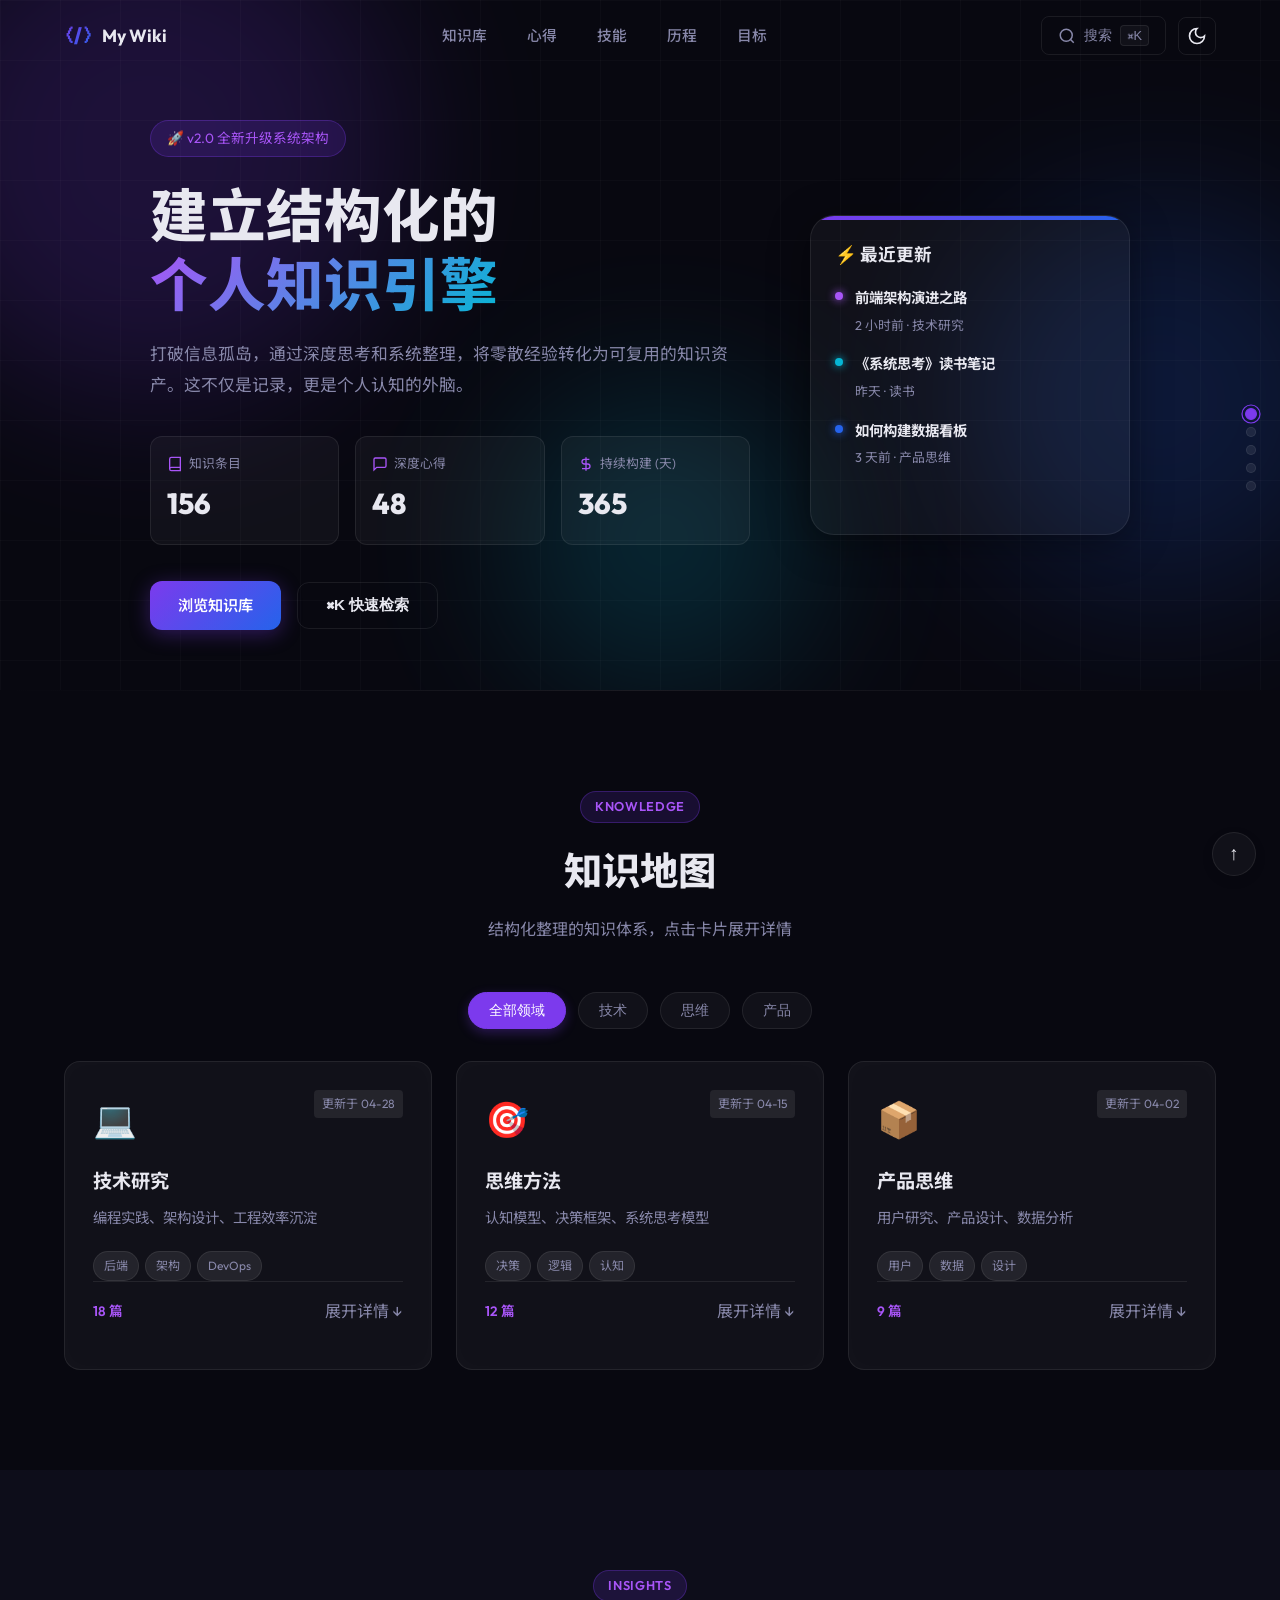
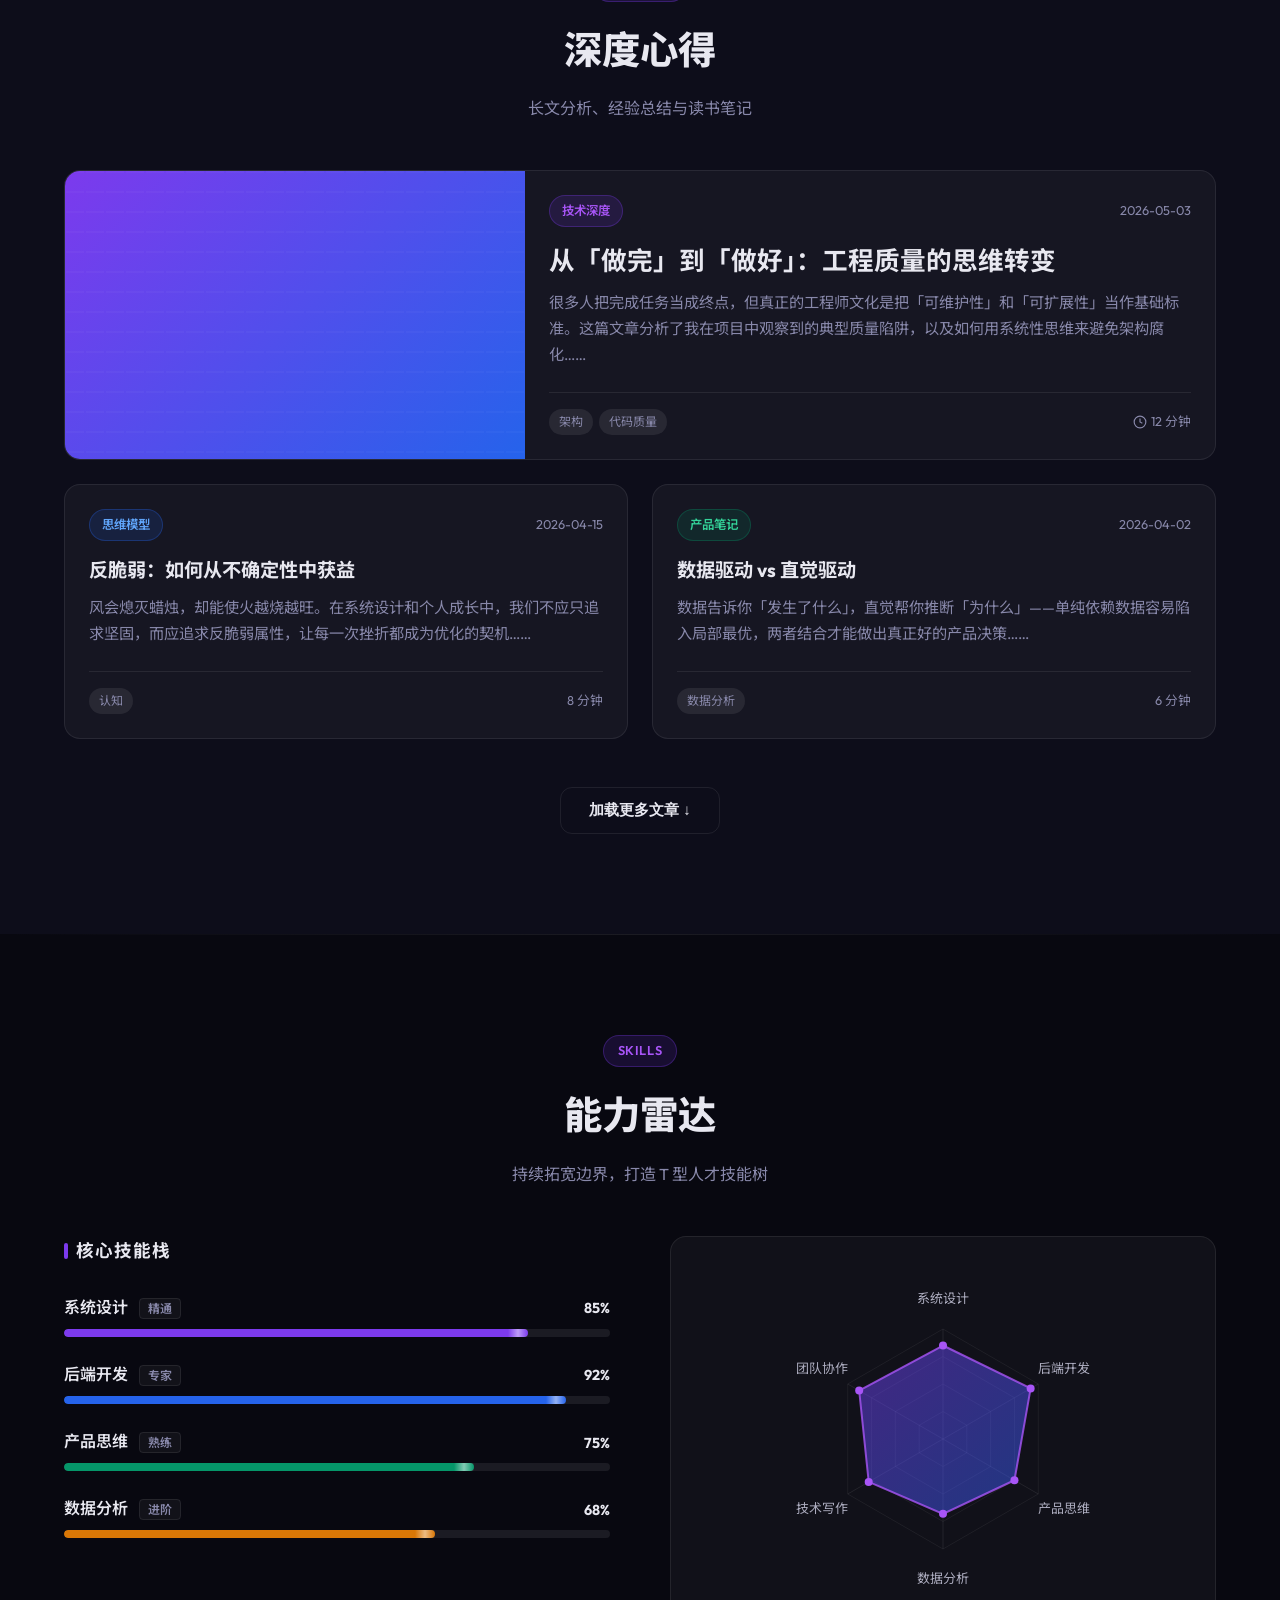
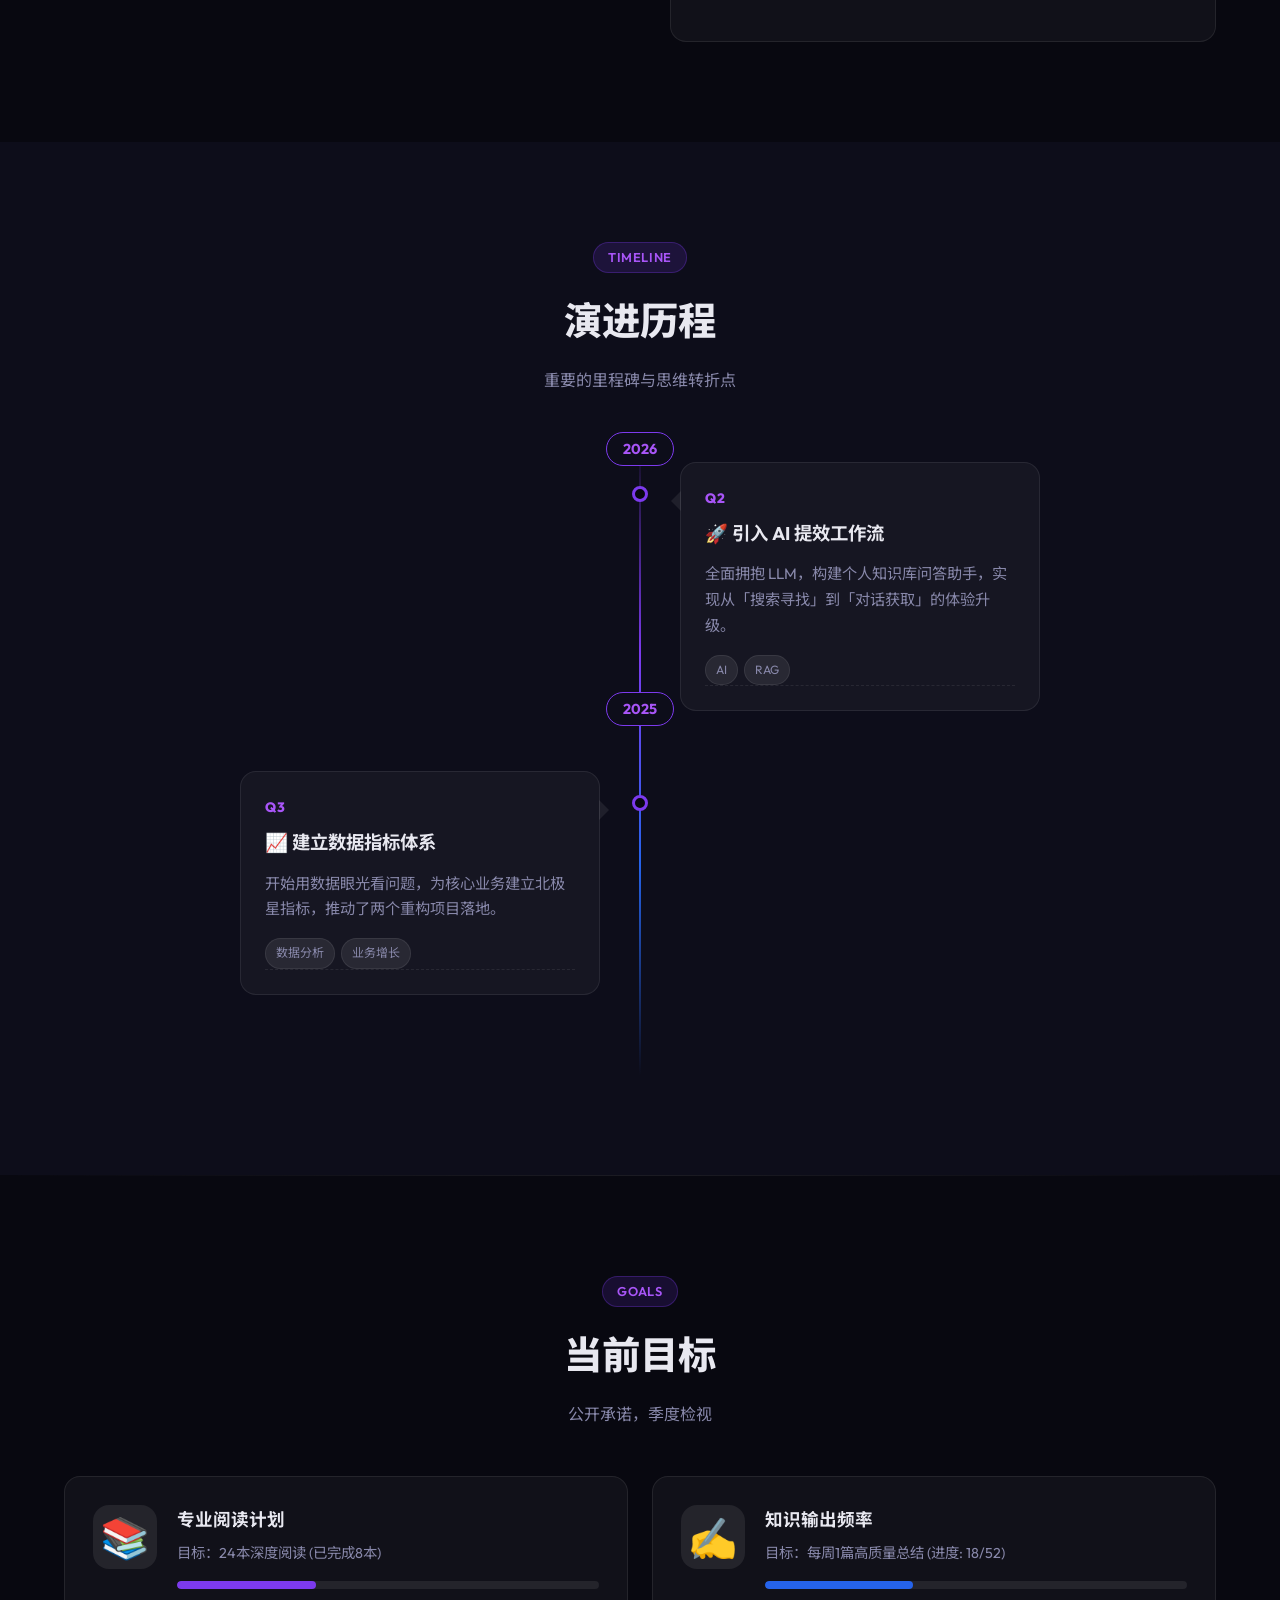
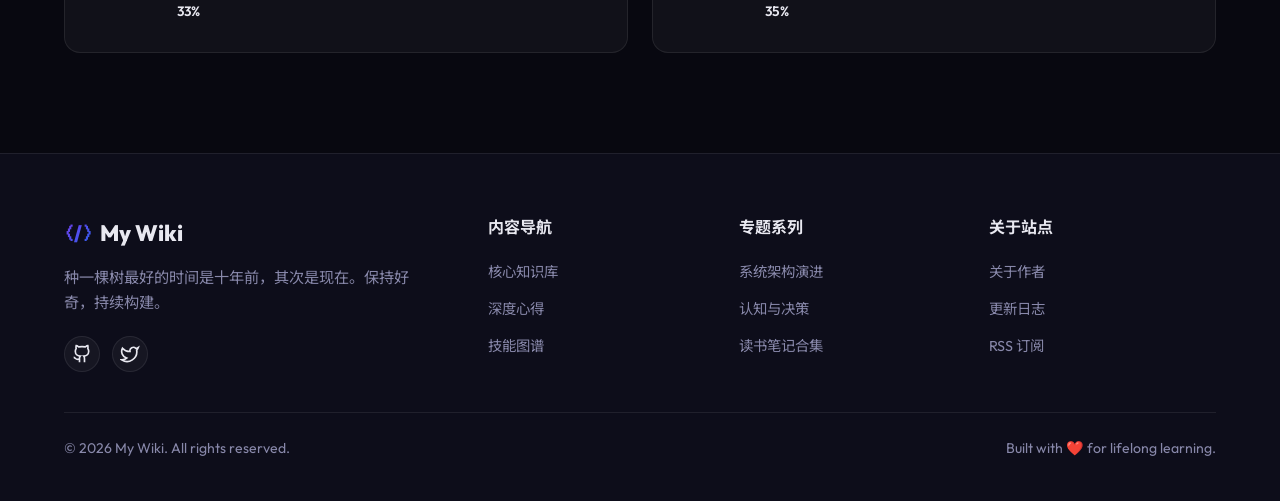
==== commit aeb032de: "feat: implement dynamic markdown article loading and rendering with highlight.js support" ====
--- a/index.html
+++ b/index.html
@@ -215,25 +215,27 @@
       </div>
 
       <div class="insights-grid">
-        <article class="insight-card insight-featured">
-          <div class="featured-image"></div>
-          <div class="insight-content">
-            <div class="insight-header">
-              <span class="insight-cat cat-tech">技术深度</span>
-              <span class="insight-date">2026-04-28</span>
-            </div>
-            <h3 class="insight-title">从「做完」到「做好」：工程质量的思维转变</h3>
-            <p class="insight-excerpt">
-              很多人把完成任务当成终点，但真正的工程师文化是把「可维护性」和「可扩展性」当作基础标准。这篇文章分析了我在项目中观察到的典型质量陷阱，以及如何用系统性思维来避免架构腐化……
-            </p>
-            <div class="insight-footer">
-              <div class="insight-tags">
-                <span class="itag">架构</span><span class="itag">代码质量</span>
+        <a href="article.html?id=example" style="display:contents;">
+          <article class="insight-card insight-featured" style="cursor:pointer;">
+            <div class="featured-image"></div>
+            <div class="insight-content">
+              <div class="insight-header">
+                <span class="insight-cat cat-tech">技术深度</span>
+                <span class="insight-date">2026-05-03</span>
               </div>
-              <span class="read-time"><svg width="14" height="14" viewBox="0 0 24 24" fill="none" stroke="currentColor" stroke-width="2"><circle cx="12" cy="12" r="10"/><polyline points="12 6 12 12 16 14"/></svg> 12 分钟</span>
-            </div>
-          </div>
-        </article>
+              <h3 class="insight-title">从「做完」到「做好」：工程质量的思维转变</h3>
+              <p class="insight-excerpt">
+                很多人把完成任务当成终点，但真正的工程师文化是把「可维护性」和「可扩展性」当作基础标准。这篇文章分析了我在项目中观察到的典型质量陷阱，以及如何用系统性思维来避免架构腐化……
+              </p>
+              <div class="insight-footer">
+                <div class="insight-tags">
+                  <span class="itag">架构</span><span class="itag">代码质量</span>
+                </div>
+                <span class="read-time"><svg width="14" height="14" viewBox="0 0 24 24" fill="none" stroke="currentColor" stroke-width="2"><circle cx="12" cy="12" r="10"/><polyline points="12 6 12 12 16 14"/></svg> 12 分钟</span>
+              </div>
+            </div>
+          </article>
+        </a>
 
         <article class="insight-card">
           <div class="insight-content">
--- a/style.css
+++ b/style.css
@@ -452,3 +452,50 @@
   .hero { padding-top: 100px; }
   .hero-title { font-size: 2.2rem; }
 }
+
+/* ===== MARKDOWN BODY STYLES ===== */
+.article-section { background: var(--bg); }
+.back-link { display: inline-flex; align-items: center; gap: 8px; color: var(--text-muted); margin-bottom: 32px; transition: var(--transition); }
+.back-link:hover { color: var(--primary-light); transform: translateX(-4px); }
+
+.markdown-body { color: var(--text); font-size: 1.05rem; line-height: 1.8; animation: fade-up 0.6s ease; }
+.markdown-body h1 { font-size: 2.2rem; font-weight: 800; margin-bottom: 24px; line-height: 1.3; }
+.markdown-body h2 { font-size: 1.6rem; font-weight: 700; margin-top: 48px; margin-bottom: 20px; padding-bottom: 8px; border-bottom: 1px solid var(--border); }
+.markdown-body h3 { font-size: 1.3rem; font-weight: 700; margin-top: 32px; margin-bottom: 16px; }
+.markdown-body p { margin-bottom: 20px; color: var(--text); }
+.markdown-body a { color: var(--primary-light); text-decoration: none; border-bottom: 1px solid transparent; transition: var(--transition); }
+.markdown-body a:hover { border-color: var(--primary-light); }
+
+.markdown-body blockquote {
+  margin: 24px 0; padding: 16px 20px; border-left: 4px solid var(--primary);
+  background: var(--surface); border-radius: 0 var(--radius-sm) var(--radius-sm) 0;
+  color: var(--text-muted); font-style: italic;
+}
+.markdown-body blockquote p:last-child { margin-bottom: 0; }
+
+.markdown-body ul, .markdown-body ol { margin-bottom: 24px; padding-left: 24px; }
+.markdown-body li { margin-bottom: 8px; }
+.markdown-body li::marker { color: var(--primary); font-weight: 600; }
+
+.markdown-body code {
+  font-family: 'Fira Code', monospace; font-size: 0.85em;
+  background: var(--surface); padding: 3px 6px; border-radius: 4px;
+  border: 1px solid var(--border); color: var(--accent2);
+}
+.markdown-body pre {
+  background: #111118; border: 1px solid rgba(255,255,255,0.08);
+  border-radius: var(--radius-sm); margin: 24px 0; padding: 16px;
+  overflow-x: auto; box-shadow: 0 4px 12px rgba(0,0,0,0.3);
+}
+[data-theme="light"] .markdown-body pre { background: #f8f8fa; border-color: rgba(0,0,0,0.1); box-shadow: inset 0 2px 4px rgba(0,0,0,0.02); }
+.markdown-body pre code { background: transparent; padding: 0; border: none; color: inherit; font-size: 0.9em; }
+
+.markdown-body table { width: 100%; border-collapse: collapse; margin-bottom: 24px; }
+.markdown-body th, .markdown-body td { border: 1px solid var(--border); padding: 12px 16px; text-align: left; }
+.markdown-body th { background: var(--surface); font-weight: 600; }
+.markdown-body tr:nth-child(even) { background: rgba(255,255,255,0.02); }
+[data-theme="light"] .markdown-body tr:nth-child(even) { background: rgba(0,0,0,0.02); }
+
+.markdown-body img { max-width: 100%; border-radius: var(--radius-sm); border: 1px solid var(--border); margin: 24px 0; }
+.markdown-body hr { height: 1px; border: none; background: var(--border); margin: 48px 0; }
+
